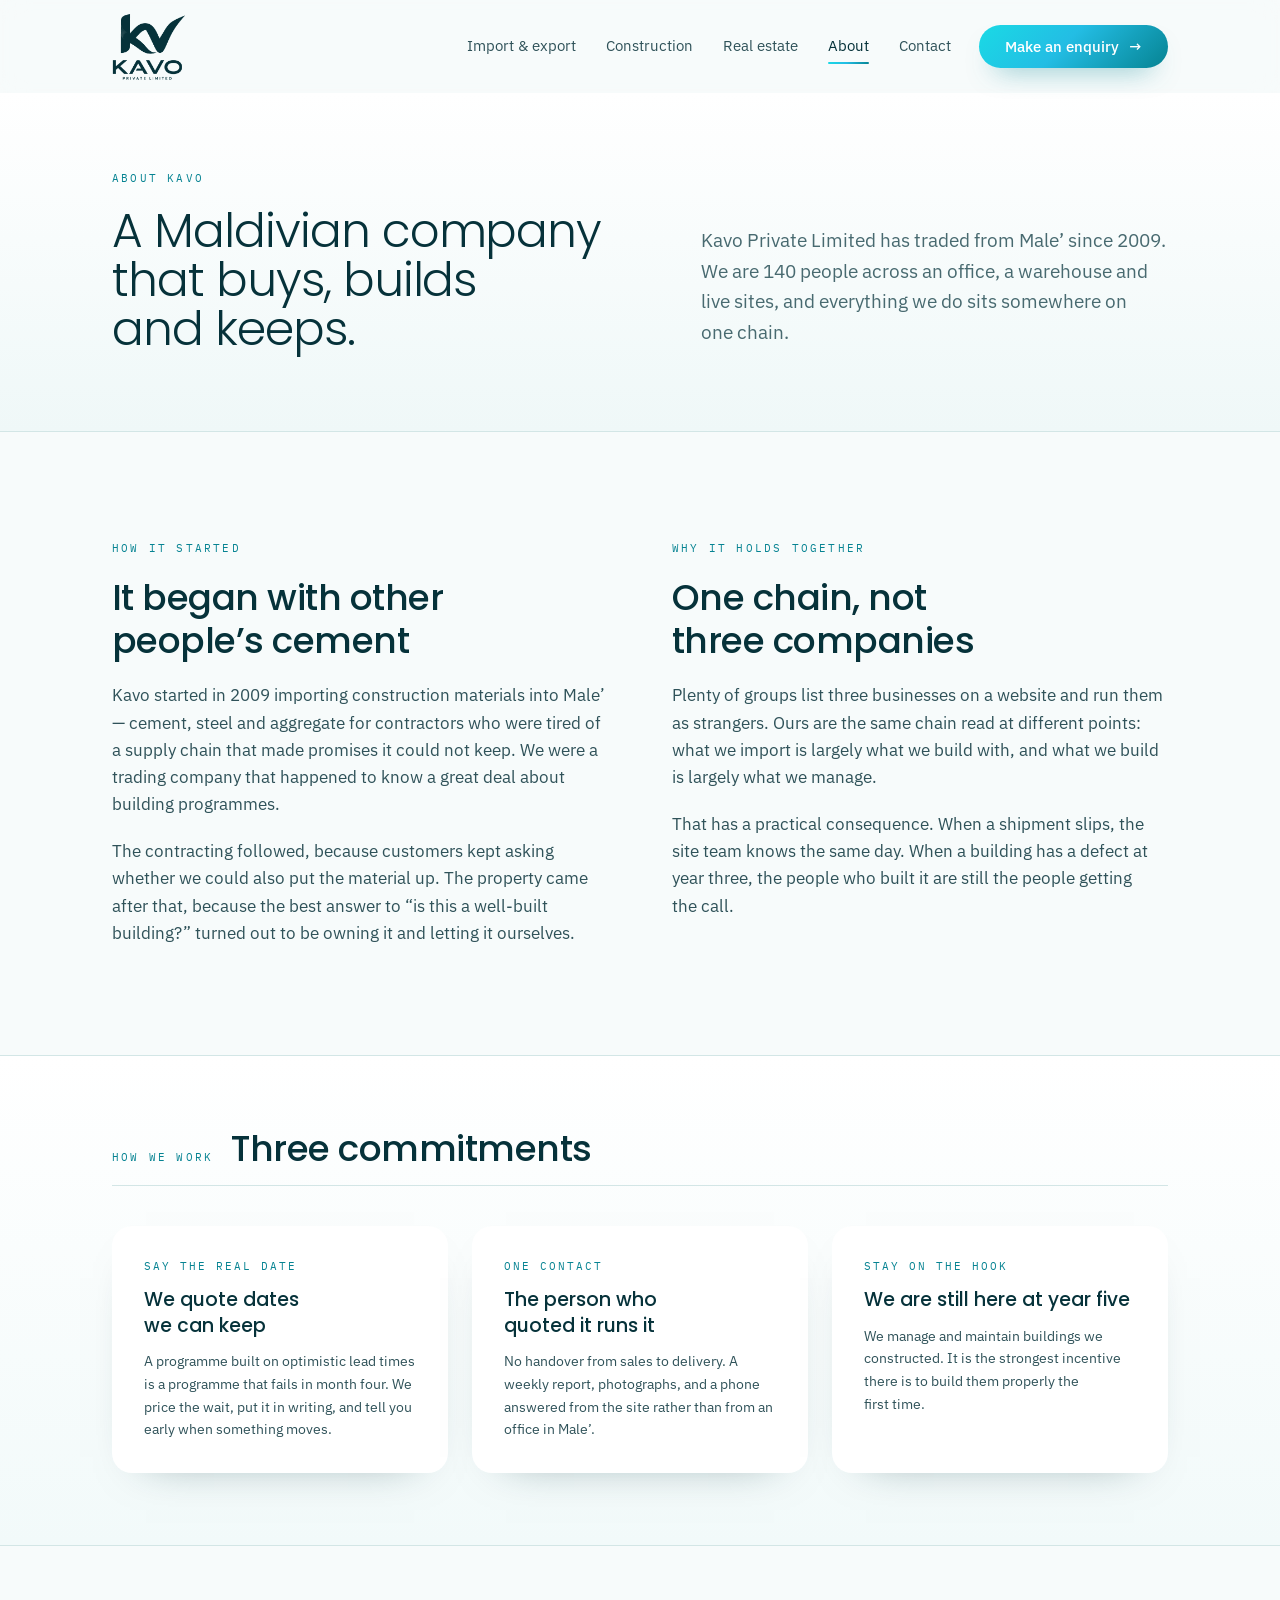
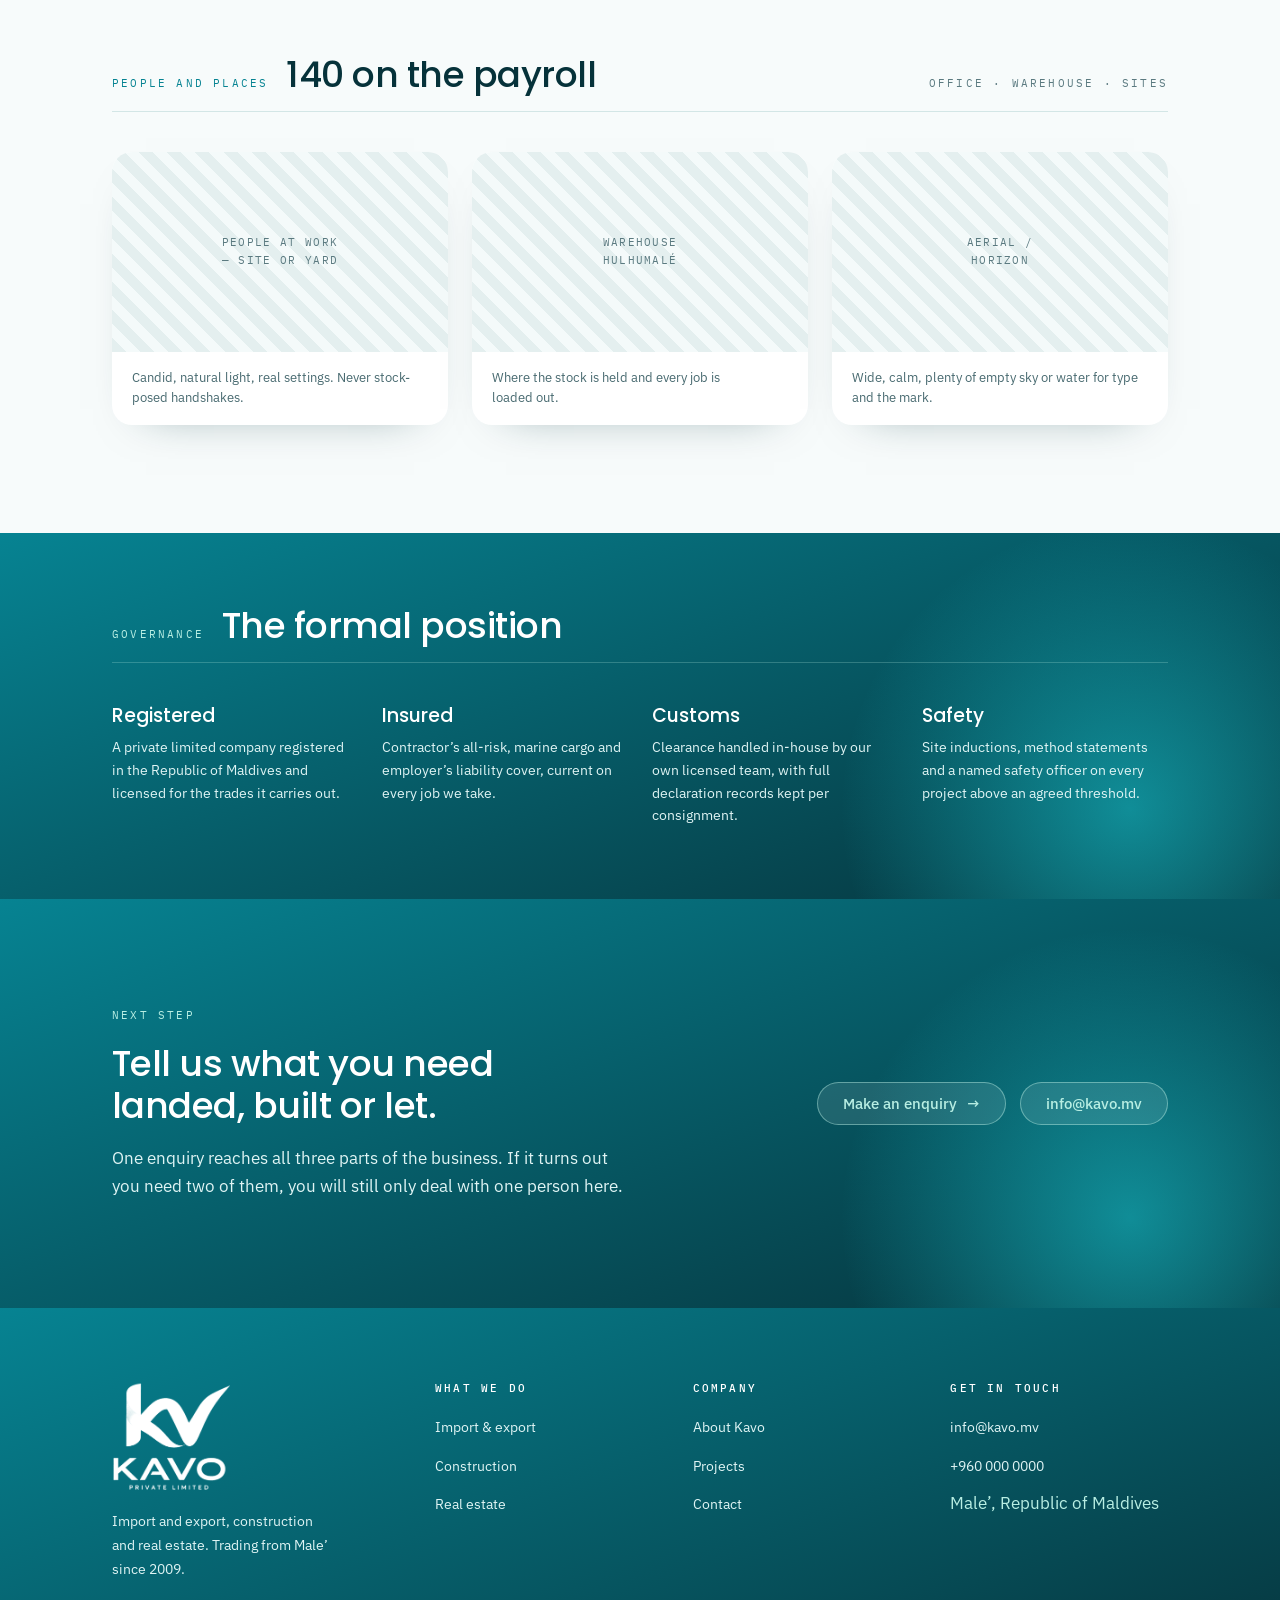
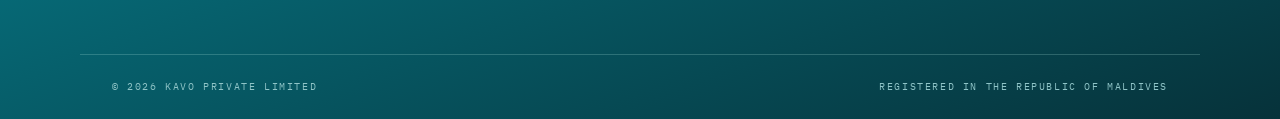
==== about.html @ 5fb44d89 "Add Kavo Private Limited corporate website Static site for the import/export, construction and real " ====
<!DOCTYPE html>
<html lang="en">
<head>
<meta charset="utf-8">
<meta name="viewport" content="width=device-width, initial-scale=1">
<link rel="icon" href="assets/favicon-32.png" sizes="32x32" type="image/png">
<link rel="icon" href="assets/favicon-64.png" sizes="64x64" type="image/png">
<link rel="apple-touch-icon" href="assets/apple-touch-icon.png">
<meta name="theme-color" content="#06323A">
<link rel="preconnect" href="https://fonts.googleapis.com">
<link rel="preconnect" href="https://fonts.gstatic.com" crossorigin>
<link href="https://fonts.googleapis.com/css2?family=Poppins:wght@300;400;500;600&family=IBM+Plex+Sans:wght@300;400;500;600&family=IBM+Plex+Mono:wght@400;500&display=swap" rel="stylesheet">
<link rel="stylesheet" href="css/kavo.css">

<noscript><style>.rise{opacity:1!important;transform:none!important}.step::before{width:100%!important}</style></noscript>
<title>About &mdash; Kavo Private Limited</title>
<meta name="description" content="Kavo Private Limited: a Maldivian import, construction and real estate company trading from Male&#39; since 2009.">
</head>
<body>
<a class="skiplink" href="#main">Skip to content</a>
<header class="hdr">
  <div class="wrap hdr__in">
    <a class="hdr__logo" href="index.html" aria-label="Kavo Private Limited &mdash; home">
      <img src="assets/kavo-lockup-deep.png" alt="Kavo Private Limited" width="1048" height="982">
    </a>
    <button class="navtoggle" type="button" aria-expanded="false" aria-controls="sitenav" aria-label="Open menu">
      <span></span><span></span><span></span>
    </button>
    <nav class="nav" id="sitenav" aria-label="Main">
        <a href="import-export.html">Import &amp; export</a>
        <a href="construction.html">Construction</a>
        <a href="real-estate.html">Real estate</a>
        <a href="about.html" aria-current="page">About</a>
        <a href="contact.html">Contact</a>
    </nav>
    <div class="hdr__cta">
      <a class="btn btn--primary" href="contact.html">Make an enquiry <span class="arw" aria-hidden="true">&rarr;</span></a>
    </div>
  </div>
</header>
<main id="main">
<section class="phero">
  <div class="wrap phero__in">
    <div class="phero__copy">
      <p class="label">About Kavo</p>
      <h1 class="display">A Maldivian company that buys, builds and keeps.</h1>
    </div>
    <p class="lede">Kavo Private Limited has traded from Male&rsquo; since 2009. We are 140 people across an office, a warehouse and live sites, and everything we do sits somewhere on one chain.</p>
  </div>
</section>

<section class="band">
  <div class="wrap">
    <div class="grid grid--2" style="gap:clamp(32px,5vw,72px);align-items:start">
      <div style="display:flex;flex-direction:column;gap:20px">
        <p class="label">How it started</p>
        <h2 class="h2">It began with other people&rsquo;s cement</h2>
        <p>Kavo started in 2009 importing construction materials into Male&rsquo; &mdash; cement, steel and aggregate for contractors who were tired of a supply chain that made promises it could not keep. We were a trading company that happened to know a great deal about building programmes.</p>
        <p>The contracting followed, because customers kept asking whether we could also put the material up. The property came after that, because the best answer to &ldquo;is this a well-built building?&rdquo; turned out to be owning it and letting it ourselves.</p>
      </div>
      <div style="display:flex;flex-direction:column;gap:20px">
        <p class="label">Why it holds together</p>
        <h2 class="h2">One chain, not three companies</h2>
        <p>Plenty of groups list three businesses on a website and run them as strangers. Ours are the same chain read at different points: what we import is largely what we build with, and what we build is largely what we manage.</p>
        <p>That has a practical consequence. When a shipment slips, the site team knows the same day. When a building has a defect at year three, the people who built it are still the people getting the call.</p>
      </div>
    </div>
  </div>
</section>

<section class="band band--tight" style="background:linear-gradient(180deg,#FFFFFF,#F2FAFA);border-top:1px solid var(--line);border-bottom:1px solid var(--line)">
  <div class="wrap">
    <div class="sechead">
      <p class="label">How we work</p>
      <h2 class="h2">Three commitments</h2>
    </div>
    <div class="grid grid--3">
      <div class="card rise">
        <p class="card__k">Say the real date</p>
        <h3 class="h3">We quote dates we can keep</h3>
        <p class="small">A programme built on optimistic lead times is a programme that fails in month four. We price the wait, put it in writing, and tell you early when something moves.</p>
      </div>
      <div class="card rise">
        <p class="card__k">One contact</p>
        <h3 class="h3">The person who quoted it runs it</h3>
        <p class="small">No handover from sales to delivery. A weekly report, photographs, and a phone answered from the site rather than from an office in Male&rsquo;.</p>
      </div>
      <div class="card rise">
        <p class="card__k">Stay on the hook</p>
        <h3 class="h3">We are still here at year five</h3>
        <p class="small">We manage and maintain buildings we constructed. It is the strongest incentive there is to build them properly the first time.</p>
      </div>
    </div>
  </div>
</section>

<section class="band">
  <div class="wrap">
    <div class="sechead">
      <p class="label">People and places</p>
      <h2 class="h2">140 on the payroll</h2>
      <p class="label label--muted">Office &middot; warehouse &middot; sites</p>
    </div>
    <div class="grid grid--3">
      <div class="photoslot rise">
        <div class="photoslot__img">People at work<br>&mdash; site or yard</div>
        <p class="photoslot__cap">Candid, natural light, real settings. Never stock-posed handshakes.</p>
      </div>
      <div class="photoslot rise">
        <div class="photoslot__img">Warehouse<br>Hulhumal&eacute;</div>
        <p class="photoslot__cap">Where the stock is held and every job is loaded out.</p>
      </div>
      <div class="photoslot rise">
        <div class="photoslot__img">Aerial /<br>horizon</div>
        <p class="photoslot__cap">Wide, calm, plenty of empty sky or water for type and the mark.</p>
      </div>
    </div>
  </div>
</section>

<section class="band band--tight deepblock">
  <div class="wrap" style="position:relative;z-index:1">
    <div class="sechead sechead--onDark">
      <p class="label label--onDark">Governance</p>
      <h2 class="h2">The formal position</h2>
    </div>
    <div class="grid grid--4">
      <div><h3 class="h3" style="margin-bottom:8px">Registered</h3><p class="small">A private limited company registered in the Republic of Maldives and licensed for the trades it carries out.</p></div>
      <div><h3 class="h3" style="margin-bottom:8px">Insured</h3><p class="small">Contractor&rsquo;s all-risk, marine cargo and employer&rsquo;s liability cover, current on every job we take.</p></div>
      <div><h3 class="h3" style="margin-bottom:8px">Customs</h3><p class="small">Clearance handled in-house by our own licensed team, with full declaration records kept per consignment.</p></div>
      <div><h3 class="h3" style="margin-bottom:8px">Safety</h3><p class="small">Site inductions, method statements and a named safety officer on every project above an agreed threshold.</p></div>
    </div>
  </div>
</section>

<section class="band deepblock">
  <div class="wrap cta__in">
    <div style="display:flex;flex-direction:column;gap:18px;max-width:52ch">
      <p class="label label--onDark">Next step</p>
      <h2 class="h2">Tell us what you need landed, built or let.</h2>
      <p>One enquiry reaches all three parts of the business. If it turns out you need two of them, you will still only deal with one person here.</p>
    </div>
    <div style="display:flex;gap:14px;flex-wrap:wrap;position:relative;z-index:1">
      <a class="btn btn--onDark" href="contact.html">Make an enquiry <span class="arw" aria-hidden="true">&rarr;</span></a>
      <a class="btn btn--onDark" href="mailto:info@kavo.mv">info@kavo.mv</a>
    </div>
  </div>
</section>
</main>
<footer class="ftr">
  <div class="wrap ftr__top">
    <div class="ftr__brand">
      <img src="assets/kavo-lockup-white.png" alt="Kavo Private Limited" width="1048" height="982">
      <p>Import and export, construction and real estate. Trading from Male&rsquo; since 2009.</p>
    </div>
    <div>
      <h4>What we do</h4>
      <ul>
        <li><a href="import-export.html">Import &amp; export</a></li>
        <li><a href="construction.html">Construction</a></li>
        <li><a href="real-estate.html">Real estate</a></li>
      </ul>
    </div>
    <div>
      <h4>Company</h4>
      <ul>
        <li><a href="about.html">About Kavo</a></li>
        <li><a href="construction.html#projects">Projects</a></li>
        <li><a href="contact.html">Contact</a></li>
      </ul>
    </div>
    <div>
      <h4>Get in touch</h4>
      <ul>
        <li><a href="mailto:info@kavo.mv">info@kavo.mv</a></li>
        <li><a href="tel:+9600000000">+960 000 0000</a></li>
        <li>Male&rsquo;, Republic of Maldives</li>
      </ul>
    </div>
  </div>
  <div class="wrap ftr__base">
    <span>&copy; 2026 Kavo Private Limited</span>
    <span>Registered in the Republic of Maldives</span>
  </div>
</footer>
<script src="js/kavo.js"></script>
</body>
</html>
---- css/kavo.css ----
/* ==========================================================================
   Kavo Private Limited — corporate site
   Built to the Kavo Brand Kit v1.0. Gradient-first: no flat brand fills.
   Balance target 60 light ground / 25 lagoon gradient / 15 abyss.
   ========================================================================== */

:root {
  /* Palette — a bathymetric ramp, shallow to deep */
  --reef:    #B8EEE3;
  --lagoon:  #1ADAE5;
  --channel: #23BDE4;
  --deep:    #068392;
  --abyss:   #06323A;

  /* Neutrals */
  --shell:   #F7FBFB;
  --mist:    #E4EFEF;
  --slate:   #5B7A80;
  --ink:     #06323A;
  --ink-2:   #2F5259;
  --ink-3:   #486A70;
  --line:    #D3E6E6;
  --line-soft: #EEF6F6;

  /* Approved gradients */
  --g-shallow: linear-gradient(120deg, #B8EEE3, #1ADAE5);
  --g-channel: linear-gradient(135deg, #1ADAE5, #23BDE4 45%, #068392);
  --g-depth:   linear-gradient(160deg, #068392, #06323A);
  --g-lagoon:  linear-gradient(120deg, #B8EEE3 0%, #1ADAE5 45%, #23BDE4 68%, #068392 100%);
  --g-hero:    linear-gradient(125deg, #06323A 0%, #068392 52%, #1ADAE5 100%);
  --g-column:  linear-gradient(180deg, #B8EEE3 0%, #1ADAE5 22%, #23BDE4 44%, #068392 70%, #06323A 100%);

  --shadow:    0 18px 44px -34px rgba(6, 50, 58, .5);
  --shadow-lg: 0 26px 54px -30px rgba(6, 50, 58, .45);

  --r-lg: 24px;
  --r:    20px;
  --r-sm: 14px;

  --wrap: 1120px;
  --gutter: 32px;
  --header-h: 92px;
}

*, *::before, *::after { box-sizing: border-box; }

html { -webkit-text-size-adjust: 100%; scroll-behavior: smooth; }
@media (prefers-reduced-motion: reduce) { html { scroll-behavior: auto; } }

body {
  margin: 0;
  font-family: 'IBM Plex Sans', system-ui, -apple-system, sans-serif;
  font-size: 17px;
  line-height: 1.6;
  color: var(--ink-2);
  background: var(--shell);
  -webkit-font-smoothing: antialiased;
}

img { max-width: 100%; height: auto; display: block; }

h1, h2, h3, h4 {
  font-family: Poppins, system-ui, sans-serif;
  color: var(--ink);
  margin: 0;
  text-wrap: balance;
}
p { margin: 0; text-wrap: pretty; }

a { color: var(--deep); text-decoration: none; transition: color .18s ease; }
a:hover { color: var(--abyss); }

:focus-visible {
  outline: 2px solid var(--deep);
  outline-offset: 3px;
  border-radius: 4px;
}

/* --------------------------------------------------------------- primitives */

.wrap {
  width: 100%;
  max-width: var(--wrap);
  margin-inline: auto;
  padding-inline: var(--gutter);
}

.band { padding-block: clamp(64px, 9vw, 108px); }
.band--tight { padding-block: clamp(48px, 6vw, 72px); }

.label {
  font-family: 'IBM Plex Mono', ui-monospace, monospace;
  font-size: 11px;
  letter-spacing: .2em;
  text-transform: uppercase;
  color: var(--deep);
  margin: 0;
}
.label--muted { color: var(--slate); }
.label--onDark { color: var(--reef); }

.mono {
  font-family: 'IBM Plex Mono', ui-monospace, monospace;
  font-variant-numeric: tabular-nums;
}

.display {
  font-weight: 300;
  font-size: clamp(36px, 5vw, 56px);
  line-height: 1.04;
  letter-spacing: -.022em;
  text-wrap: pretty;
}
.display em { font-style: normal; font-weight: 600; }

.h2 {
  font-weight: 500;
  font-size: clamp(27px, 3.3vw, 36px);
  line-height: 1.18;
  letter-spacing: -.014em;
}
.h3 { font-weight: 500; font-size: 19px; line-height: 1.35; }

.lede { font-size: clamp(17px, 1.5vw, 19px); line-height: 1.62; color: var(--ink-3); }
.small { font-size: 14px; line-height: 1.62; }

.measure { max-width: 58ch; }
.measure-sm { max-width: 44ch; }

/* Section heading: eyebrow + rule, matching the brand kit's section device */
.sechead {
  display: flex;
  align-items: baseline;
  gap: 18px;
  flex-wrap: wrap;
  border-bottom: 1px solid var(--line);
  padding-bottom: 14px;
  margin-bottom: 40px;
}
.sechead > .label:last-child { margin-left: auto; }
.sechead--onDark { border-bottom-color: rgba(184, 238, 227, .24); }
.sechead--onDark .h2 { color: #fff; }

/* --------------------------------------------------------------- buttons */

.btn {
  display: inline-flex;
  align-items: center;
  gap: 10px;
  padding: 14px 26px;
  border-radius: 999px;
  border: 0;
  font-family: 'IBM Plex Sans', sans-serif;
  font-size: 15px;
  font-weight: 500;
  line-height: 1;
  cursor: pointer;
  transition: transform .18s ease, box-shadow .18s ease, color .18s ease;
}
.btn:hover { transform: translateY(-2px); }

.btn--primary {
  background: var(--g-channel);
  color: #fff;
  box-shadow: 0 14px 28px -16px rgba(6, 131, 146, .8);
}
.btn--primary:hover { color: #fff; box-shadow: 0 20px 34px -16px rgba(6, 131, 146, .85); }

.btn--ghost {
  background: linear-gradient(160deg, #fff, #F2FAFA);
  color: var(--abyss);
  box-shadow: inset 0 0 0 1px var(--line);
}
.btn--ghost:hover { color: var(--deep); box-shadow: inset 0 0 0 1px var(--deep); }

.btn--onDark {
  background: rgba(255, 255, 255, .1);
  color: #fff;
  box-shadow: inset 0 0 0 1px rgba(184, 238, 227, .45);
}
.btn--onDark:hover { color: var(--abyss); background: var(--reef); box-shadow: none; }

.btn .arw { transition: transform .18s ease; }
.btn:hover .arw { transform: translateX(3px); }

.textlink {
  display: inline-flex;
  align-items: center;
  gap: 8px;
  font-family: 'IBM Plex Mono', monospace;
  font-size: 12px;
  letter-spacing: .14em;
  text-transform: uppercase;
}
.textlink .arw { transition: transform .18s ease; }
.textlink:hover .arw { transform: translateX(3px); }

/* --------------------------------------------------------------- header */

.hdr {
  position: sticky;
  top: 0;
  z-index: 60;
  background: rgba(247, 251, 251, .82);
  backdrop-filter: blur(14px) saturate(1.4);
  -webkit-backdrop-filter: blur(14px) saturate(1.4);
  border-bottom: 1px solid transparent;
  transition: border-color .2s ease, background .2s ease;
}
.hdr.is-stuck { border-bottom-color: var(--line); }

.hdr__in {
  height: var(--header-h);
  display: flex;
  align-items: center;
  gap: 28px;
}

.hdr__logo { display: flex; align-items: center; flex: none; }
.hdr__logo img { height: 68px; width: auto; }

.nav { margin-left: auto; display: flex; align-items: center; gap: 30px; }
.nav a {
  font-size: 15px;
  color: var(--ink-2);
  position: relative;
  padding-block: 6px;
}
.nav a::after {
  content: "";
  position: absolute;
  left: 0; right: 0; bottom: 0;
  height: 2px;
  border-radius: 2px;
  background: var(--g-channel);
  transform: scaleX(0);
  transform-origin: left;
  transition: transform .2s ease;
}
.nav a:hover::after, .nav a[aria-current="page"]::after { transform: scaleX(1); }
.nav a[aria-current="page"] { color: var(--abyss); }

.hdr__cta { flex: none; }

.navtoggle {
  display: none;
  margin-left: auto;
  width: 44px; height: 44px;
  border: 0; padding: 0;
  border-radius: 12px;
  background: linear-gradient(160deg, #fff, #F2FAFA);
  box-shadow: inset 0 0 0 1px var(--line);
  cursor: pointer;
}
.navtoggle span {
  display: block;
  width: 18px; height: 1.5px;
  margin: 4px auto;
  border-radius: 2px;
  background: var(--abyss);
  transition: transform .2s ease, opacity .2s ease;
}
.navtoggle[aria-expanded="true"] span:nth-child(1) { transform: translateY(5.5px) rotate(45deg); }
.navtoggle[aria-expanded="true"] span:nth-child(2) { opacity: 0; }
.navtoggle[aria-expanded="true"] span:nth-child(3) { transform: translateY(-5.5px) rotate(-45deg); }

/* --------------------------------------------------------------- hero */

.hero {
  position: relative;
  overflow: hidden;
  background: linear-gradient(180deg, #FFFFFF 0%, #F0F9F9 100%);
}
.hero::before {
  content: "";
  position: absolute;
  top: -240px; right: -180px;
  width: 720px; height: 720px;
  border-radius: 50%;
  background: var(--g-shallow);
  opacity: .16;
  filter: blur(30px);
  pointer-events: none;
}

.hero__in {
  position: relative;
  display: grid;
  grid-template-columns: minmax(0, 1.12fr) minmax(0, 1fr);
  gap: clamp(36px, 5vw, 72px);
  align-items: center;
  padding-block: clamp(56px, 7vw, 92px) clamp(72px, 8vw, 104px);
}

.hero__copy { display: flex; flex-direction: column; gap: 26px; }
.hero__place { display: flex; align-items: center; gap: 12px; }
.hero__place::before {
  content: "";
  width: 34px; height: 2px;
  border-radius: 2px;
  background: var(--g-channel);
}
.hero__actions { display: flex; gap: 14px; flex-wrap: wrap; margin-top: 6px; }

/* Hero signature card: the chain diagram */
.figcard {
  border-radius: var(--r-lg);
  overflow: hidden;
  box-shadow: var(--shadow-lg);
  background: #fff;
}
.figcard svg { display: block; width: 100%; height: auto; }
.figcard__cap {
  display: flex;
  justify-content: space-between;
  gap: 16px;
  flex-wrap: wrap;
  padding: 14px 20px;
  background: #fff;
  border-top: 1px solid var(--line-soft);
  font-family: 'IBM Plex Mono', monospace;
  font-size: 10px;
  letter-spacing: .13em;
  text-transform: uppercase;
  color: var(--slate);
}

.wave-surface { animation: drift 9s ease-in-out infinite alternate; }
@keyframes drift { from { transform: translateX(-10px); } to { transform: translateX(10px); } }

/* --------------------------------------------------------------- figures */

.figs {
  border-top: 1px solid var(--line);
  border-bottom: 1px solid var(--line);
  background: linear-gradient(180deg, #FFFFFF, #F4FAFA);
}
.figs__grid {
  display: grid;
  grid-template-columns: repeat(4, 1fr);
  gap: 1px;
  background: var(--line);
}
.fig {
  background: linear-gradient(180deg, #FFFFFF, #FAFDFD);
  padding: 34px 28px;
  display: flex;
  flex-direction: column;
  gap: 8px;
}
.fig__n {
  font-family: Poppins, sans-serif;
  font-weight: 300;
  font-size: clamp(34px, 4vw, 46px);
  line-height: 1;
  letter-spacing: -.02em;
  color: var(--abyss);
}
.fig__n sup { font-size: .42em; font-weight: 500; top: -.9em; color: var(--deep); }
.fig__t { font-size: 14px; color: var(--ink-3); }

/* ------------------------------------------------------------ the stage rail */

.chain { display: grid; grid-template-columns: 138px minmax(0, 1fr); gap: clamp(24px, 4vw, 48px); }

.gauge { position: relative; }
.gauge__inner {
  position: sticky;
  top: calc(var(--header-h) + 48px);
  display: grid;
  grid-template-columns: 14px 1fr;
  gap: 16px;
  height: min(62vh, 520px);
}
.gauge__bar {
  border-radius: 999px;
  background: var(--g-column);
  position: relative;
}
.gauge__ticks {
  display: flex;
  flex-direction: column;
  justify-content: space-between;
  padding-block: 2px;
}
.gauge__tick {
  font-family: 'IBM Plex Mono', monospace;
  font-size: 11px;
  letter-spacing: .06em;
  color: var(--slate);
  opacity: .55;
  transition: opacity .25s ease, color .25s ease, transform .25s ease;
  transform-origin: left center;
}
.gauge__tick b { display: block; font-weight: 500; letter-spacing: .12em; text-transform: uppercase; font-size: 9px; }
.gauge__tick.is-on { opacity: 1; color: var(--abyss); transform: scale(1.06); }
.gauge__dot {
  position: absolute;
  left: 50%;
  width: 22px; height: 22px;
  margin-left: -11px;
  margin-top: -11px;
  border-radius: 50%;
  background: #fff;
  box-shadow: 0 0 0 3px rgba(255, 255, 255, .6), 0 8px 18px -8px rgba(6, 50, 58, .8);
  top: 0;
  transition: top .45s cubic-bezier(.2, .7, .2, 1);
}
.gauge__dot::after {
  content: "";
  position: absolute;
  inset: 5px;
  border-radius: 50%;
  background: var(--g-channel);
}

.bands { display: flex; flex-direction: column; gap: 20px; }

.dband {
  background: #fff;
  border-radius: var(--r);
  box-shadow: var(--shadow);
  padding: 34px 36px;
  display: grid;
  grid-template-columns: 96px minmax(0, 1fr);
  gap: 28px;
  align-items: start;
  position: relative;
  overflow: hidden;
  transition: box-shadow .3s ease, transform .3s ease;
}
.dband::before {
  content: "";
  position: absolute;
  left: 0; top: 0; bottom: 0;
  width: 4px;
  background: var(--g-column);
  opacity: .28;
  transition: opacity .3s ease;
}
.dband.is-on { box-shadow: var(--shadow-lg); transform: translateY(-2px); }
.dband.is-on::before { opacity: 1; }

.dband__d {
  font-family: 'IBM Plex Mono', monospace;
  font-size: 19px;
  font-weight: 500;
  color: var(--deep);
  letter-spacing: -.01em;
  padding-top: 2px;
}
.dband__d span {
  display: block;
  font-size: 9px;
  letter-spacing: .16em;
  text-transform: uppercase;
  color: var(--slate);
  margin-top: 4px;
}
.dband__body { display: flex; flex-direction: column; gap: 12px; }
.dband__list {
  margin: 6px 0 0;
  padding: 0;
  list-style: none;
  display: flex;
  flex-wrap: wrap;
  gap: 8px 10px;
}
.dband__list li {
  font-family: 'IBM Plex Mono', monospace;
  font-size: 10px;
  letter-spacing: .1em;
  text-transform: uppercase;
  color: var(--ink-3);
  background: linear-gradient(160deg, #F4FAFA, #EAF5F5);
  border-radius: 999px;
  padding: 7px 13px;
}

/* --------------------------------------------------------------- cards */

.grid { display: grid; gap: 24px; }
.grid--2 { grid-template-columns: repeat(2, minmax(0, 1fr)); }
.grid--3 { grid-template-columns: repeat(3, minmax(0, 1fr)); }
.grid--4 { grid-template-columns: repeat(4, minmax(0, 1fr)); }

.card {
  background: #fff;
  border-radius: var(--r);
  box-shadow: var(--shadow);
  padding: 32px;
  display: flex;
  flex-direction: column;
  gap: 12px;
}
.card__k {
  font-family: 'IBM Plex Mono', monospace;
  font-size: 11px;
  letter-spacing: .18em;
  text-transform: uppercase;
  color: var(--deep);
}
.card--rule { border-top: 3px solid transparent; border-image: var(--g-channel) 1; }

/* Asset / fleet card with a gradient plate instead of a photo */
.plate {
  border-radius: var(--r);
  overflow: hidden;
  background: #fff;
  box-shadow: var(--shadow);
  display: flex;
  flex-direction: column;
}
.plate__top {
  height: 148px;
  display: flex;
  align-items: flex-end;
  padding: 20px;
  position: relative;
}
.plate__top--a { background: var(--g-shallow); }
.plate__top--b { background: var(--g-channel); }
.plate__top--c { background: var(--g-depth); }
.plate__top--d { background: var(--g-lagoon); }
.plate__badge {
  font-family: 'IBM Plex Mono', monospace;
  font-size: 10px;
  letter-spacing: .14em;
  text-transform: uppercase;
  padding: 7px 12px;
  border-radius: 999px;
  background: rgba(255, 255, 255, .82);
  color: var(--abyss);
}
.plate__body { padding: 24px; display: flex; flex-direction: column; gap: 10px; }
.plate__spec {
  margin: 8px 0 0;
  padding: 0;
  list-style: none;
  border-top: 1px solid var(--line-soft);
}
.plate__spec li {
  display: flex;
  justify-content: space-between;
  gap: 14px;
  padding: 9px 0;
  border-bottom: 1px solid var(--line-soft);
  font-size: 13px;
  color: var(--ink-3);
}
.plate .plate__spec li { flex-direction: column; align-items: flex-start; gap: 3px; }
.plate__spec b {
  font-family: 'IBM Plex Mono', monospace;
  font-weight: 500;
  font-size: 12px;
  color: var(--abyss);
}

/* Photography slots — brand kit reserves these for real photography */
.photoslot {
  border-radius: var(--r);
  overflow: hidden;
  background: #fff;
  box-shadow: var(--shadow);
}
.photoslot__img {
  height: 200px;
  background: repeating-linear-gradient(45deg, #E4EFEF 0 10px, #F4FAFA 10px 20px);
  display: flex;
  align-items: center;
  justify-content: center;
  font-family: 'IBM Plex Mono', monospace;
  font-size: 11px;
  letter-spacing: .12em;
  text-transform: uppercase;
  color: var(--slate);
  text-align: center;
  padding: 16px;
}
.photoslot__cap { padding: 16px 20px; font-size: 13px; line-height: 1.6; color: var(--ink-3); }

/* --------------------------------------------------------------- record table */

.record { background: #fff; border-radius: var(--r-lg); box-shadow: var(--shadow); overflow: hidden; }
.record table { width: 100%; border-collapse: collapse; }
.record caption { text-align: left; padding: 26px 30px 0; }
.record th, .record td { text-align: left; padding: 17px 30px; border-bottom: 1px solid var(--line-soft); }
.record thead th {
  font-family: 'IBM Plex Mono', monospace;
  font-weight: 500;
  font-size: 10px;
  letter-spacing: .16em;
  text-transform: uppercase;
  color: var(--slate);
  border-bottom-color: var(--line);
}
.record tbody tr:last-child td { border-bottom: 0; }
.record tbody tr { transition: background .2s ease; }
.record tbody tr:hover { background: linear-gradient(90deg, rgba(184, 238, 227, .22), rgba(247, 251, 251, 0)); }
.record td:first-child { font-weight: 500; color: var(--abyss); }
.record td.num { font-family: 'IBM Plex Mono', monospace; font-size: 13px; color: var(--ink-3); white-space: nowrap; }
.record__scroll { overflow-x: auto; }

/* --------------------------------------------------------------- steps */

.steps { display: grid; grid-template-columns: repeat(4, minmax(0, 1fr)); gap: 0; }
.step { padding: 30px 28px 30px 0; border-top: 2px solid var(--mist); position: relative; }
.step::before {
  content: "";
  position: absolute;
  top: -2px; left: 0;
  height: 2px;
  width: 0;
  background: var(--g-channel);
  transition: width .8s cubic-bezier(.2, .7, .2, 1);
}
.step.is-in::before { width: 100%; }
.step__n {
  font-family: 'IBM Plex Mono', monospace;
  font-size: 11px;
  letter-spacing: .2em;
  color: var(--deep);
  display: block;
  margin-bottom: 12px;
}

/* --------------------------------------------------------------- dark blocks */

.deepblock { background: var(--g-depth); color: #DFF4F4; position: relative; overflow: hidden; }
.deepblock h2, .deepblock h3, .deepblock .display { color: #fff; }
.deepblock a { color: var(--reef); }
.deepblock a:hover { color: #fff; }

.deepblock::after {
  content: "";
  position: absolute;
  right: -160px; bottom: -220px;
  width: 620px; height: 620px;
  border-radius: 50%;
  background: radial-gradient(circle, rgba(26, 218, 229, .5), transparent 66%);
  pointer-events: none;
}

.cta__in {
  position: relative;
  z-index: 1;
  display: flex;
  align-items: center;
  justify-content: space-between;
  gap: 44px;
  flex-wrap: wrap;
}

/* --------------------------------------------------------------- page hero */

.phero { background: linear-gradient(180deg, #FFFFFF, #EFF8F8); border-bottom: 1px solid var(--line); }
.phero__in {
  padding-block: clamp(48px, 6vw, 80px);
  display: grid;
  grid-template-columns: minmax(0, 1.15fr) minmax(0, 1fr);
  gap: clamp(28px, 4vw, 60px);
  align-items: end;
}
.phero__copy { display: flex; flex-direction: column; gap: 20px; }
.phero .display { font-size: clamp(32px, 4.2vw, 47px); }
.phero__in .lede { padding-bottom: 6px; }

/* --------------------------------------------------------------- contact */

.contactgrid { display: grid; grid-template-columns: minmax(0, 1fr) minmax(0, 1.1fr); gap: clamp(28px, 4vw, 56px); align-items: start; }

.form { display: flex; flex-direction: column; gap: 20px; }
.field { display: flex; flex-direction: column; gap: 8px; }
.field > label {
  font-family: 'IBM Plex Mono', monospace;
  font-size: 10px;
  letter-spacing: .16em;
  text-transform: uppercase;
  color: var(--deep);
}
.field input, .field select, .field textarea {
  font-family: 'IBM Plex Sans', sans-serif;
  font-size: 16px;
  color: var(--abyss);
  background: linear-gradient(160deg, #FFFFFF, #F7FCFC);
  border: 0;
  box-shadow: inset 0 0 0 1px var(--line);
  border-radius: var(--r-sm);
  padding: 14px 16px;
  width: 100%;
  transition: box-shadow .18s ease;
}
.field textarea { min-height: 150px; resize: vertical; }
.field input:focus, .field select:focus, .field textarea:focus {
  outline: none;
  box-shadow: inset 0 0 0 2px var(--deep);
}
.field__hint { font-size: 12px; color: var(--slate); }

.form__note {
  font-size: 13px;
  line-height: 1.6;
  color: var(--slate);
  background: linear-gradient(160deg, #F4FAFA, #EAF5F5);
  border-radius: var(--r-sm);
  padding: 14px 16px;
}

.deets { display: flex; flex-direction: column; gap: 0; }
.deet { display: grid; grid-template-columns: 118px minmax(0, 1fr); gap: 20px; padding: 18px 0; border-bottom: 1px solid var(--line); }
.deet:first-child { border-top: 1px solid var(--line); }
.deet dt {
  font-family: 'IBM Plex Mono', monospace;
  font-size: 10px;
  letter-spacing: .16em;
  text-transform: uppercase;
  color: var(--slate);
  padding-top: 4px;
}
.deet dd { margin: 0; color: var(--ink-2); }

/* --------------------------------------------------------------- footer */

.ftr { background: linear-gradient(160deg, #068392 0%, #06323A 100%); color: #B8EEE3; }
.ftr__top {
  display: grid;
  grid-template-columns: minmax(0, 1.3fr) repeat(3, minmax(0, 1fr));
  gap: 40px;
  padding-block: clamp(52px, 6vw, 72px);
}
.ftr__brand { display: flex; flex-direction: column; gap: 20px; }
.ftr__brand img { width: 118px; }
.ftr__brand p { color: #DFF4F4; font-size: 14px; line-height: 1.7; max-width: 30ch; }
.ftr h4 {
  color: #fff;
  font-size: 11px;
  font-weight: 500;
  font-family: 'IBM Plex Mono', monospace;
  letter-spacing: .2em;
  text-transform: uppercase;
  margin-bottom: 16px;
}
.ftr ul { list-style: none; margin: 0; padding: 0; display: flex; flex-direction: column; gap: 11px; }
.ftr a { color: #DFF4F4; font-size: 14px; }
.ftr a:hover { color: #fff; }
.ftr__base {
  border-top: 1px solid rgba(184, 238, 227, .22);
  padding-block: 24px;
  display: flex;
  justify-content: space-between;
  gap: 20px;
  flex-wrap: wrap;
  font-family: 'IBM Plex Mono', monospace;
  font-size: 10px;
  letter-spacing: .16em;
  text-transform: uppercase;
  color: #8FC4C7;
}

/* --------------------------------------------------------------- motion */

.rise { opacity: 0; transform: translateY(18px); transition: opacity .7s ease, transform .7s cubic-bezier(.2, .7, .2, 1); }
.rise.is-in { opacity: 1; transform: none; }

@media (prefers-reduced-motion: reduce) {
  .rise { opacity: 1; transform: none; transition: none; }
  .wave-surface { animation: none; }
  .gauge__dot, .step::before, .btn { transition: none; }
  .step::before { width: 100%; }
}

/* --------------------------------------------------------------- responsive */

@media (max-width: 1040px) {
  .hero__in { grid-template-columns: 1fr; }
  .figs__grid { grid-template-columns: repeat(2, 1fr); }
  .grid--4 { grid-template-columns: repeat(2, minmax(0, 1fr)); }
  .steps { grid-template-columns: repeat(2, minmax(0, 1fr)); }
  .ftr__top { grid-template-columns: repeat(2, minmax(0, 1fr)); }
  .phero__in { grid-template-columns: 1fr; align-items: start; }
}

@media (max-width: 880px) {
  :root { --gutter: 22px; --header-h: 76px; }

  .hdr__logo img { height: 54px; }
  .hdr__cta { display: none; }
  .navtoggle { display: block; }

  .nav {
    position: fixed;
    inset: var(--header-h) 0 auto 0;
    margin: 0;
    flex-direction: column;
    align-items: stretch;
    gap: 0;
    background: rgba(247, 251, 251, .97);
    backdrop-filter: blur(16px);
    -webkit-backdrop-filter: blur(16px);
    border-bottom: 1px solid var(--line);
    padding: 8px var(--gutter) 24px;
    transform: translateY(-8px);
    opacity: 0;
    visibility: hidden;
    transition: opacity .2s ease, transform .2s ease, visibility .2s;
  }
  .nav.is-open { opacity: 1; transform: none; visibility: visible; }
  .nav a { padding: 15px 0; border-bottom: 1px solid var(--line-soft); font-size: 17px; }
  .nav a::after { display: none; }
  .nav a[aria-current="page"] { color: var(--deep); }

  .chain { grid-template-columns: 1fr; }
  .gauge { display: none; }
  .dband { grid-template-columns: 1fr; gap: 14px; padding: 28px 24px; }
  .grid--2, .grid--3 { grid-template-columns: 1fr; }
  .contactgrid { grid-template-columns: 1fr; }
  .cta__in { flex-direction: column; align-items: flex-start; gap: 28px; }
  .record th, .record td { padding: 14px 20px; }
  .record caption { padding: 22px 20px 0; }
}

@media (max-width: 560px) {
  body { font-size: 16px; }
  .figs__grid { grid-template-columns: 1fr; }
  .grid--4 { grid-template-columns: 1fr; }
  .steps { grid-template-columns: 1fr; }
  .step { padding-right: 0; }
  .ftr__top { grid-template-columns: 1fr; gap: 32px; }
  .card { padding: 26px 24px; }
  .deet { grid-template-columns: 1fr; gap: 6px; }
  .sechead > .label:last-child { margin-left: 0; width: 100%; }
}

.skiplink{position:absolute;left:-9999px;top:0;z-index:100;padding:12px 20px;background:#fff;color:var(--abyss);border-radius:0 0 12px 0;box-shadow:var(--shadow)}
.skiplink:focus{left:0}
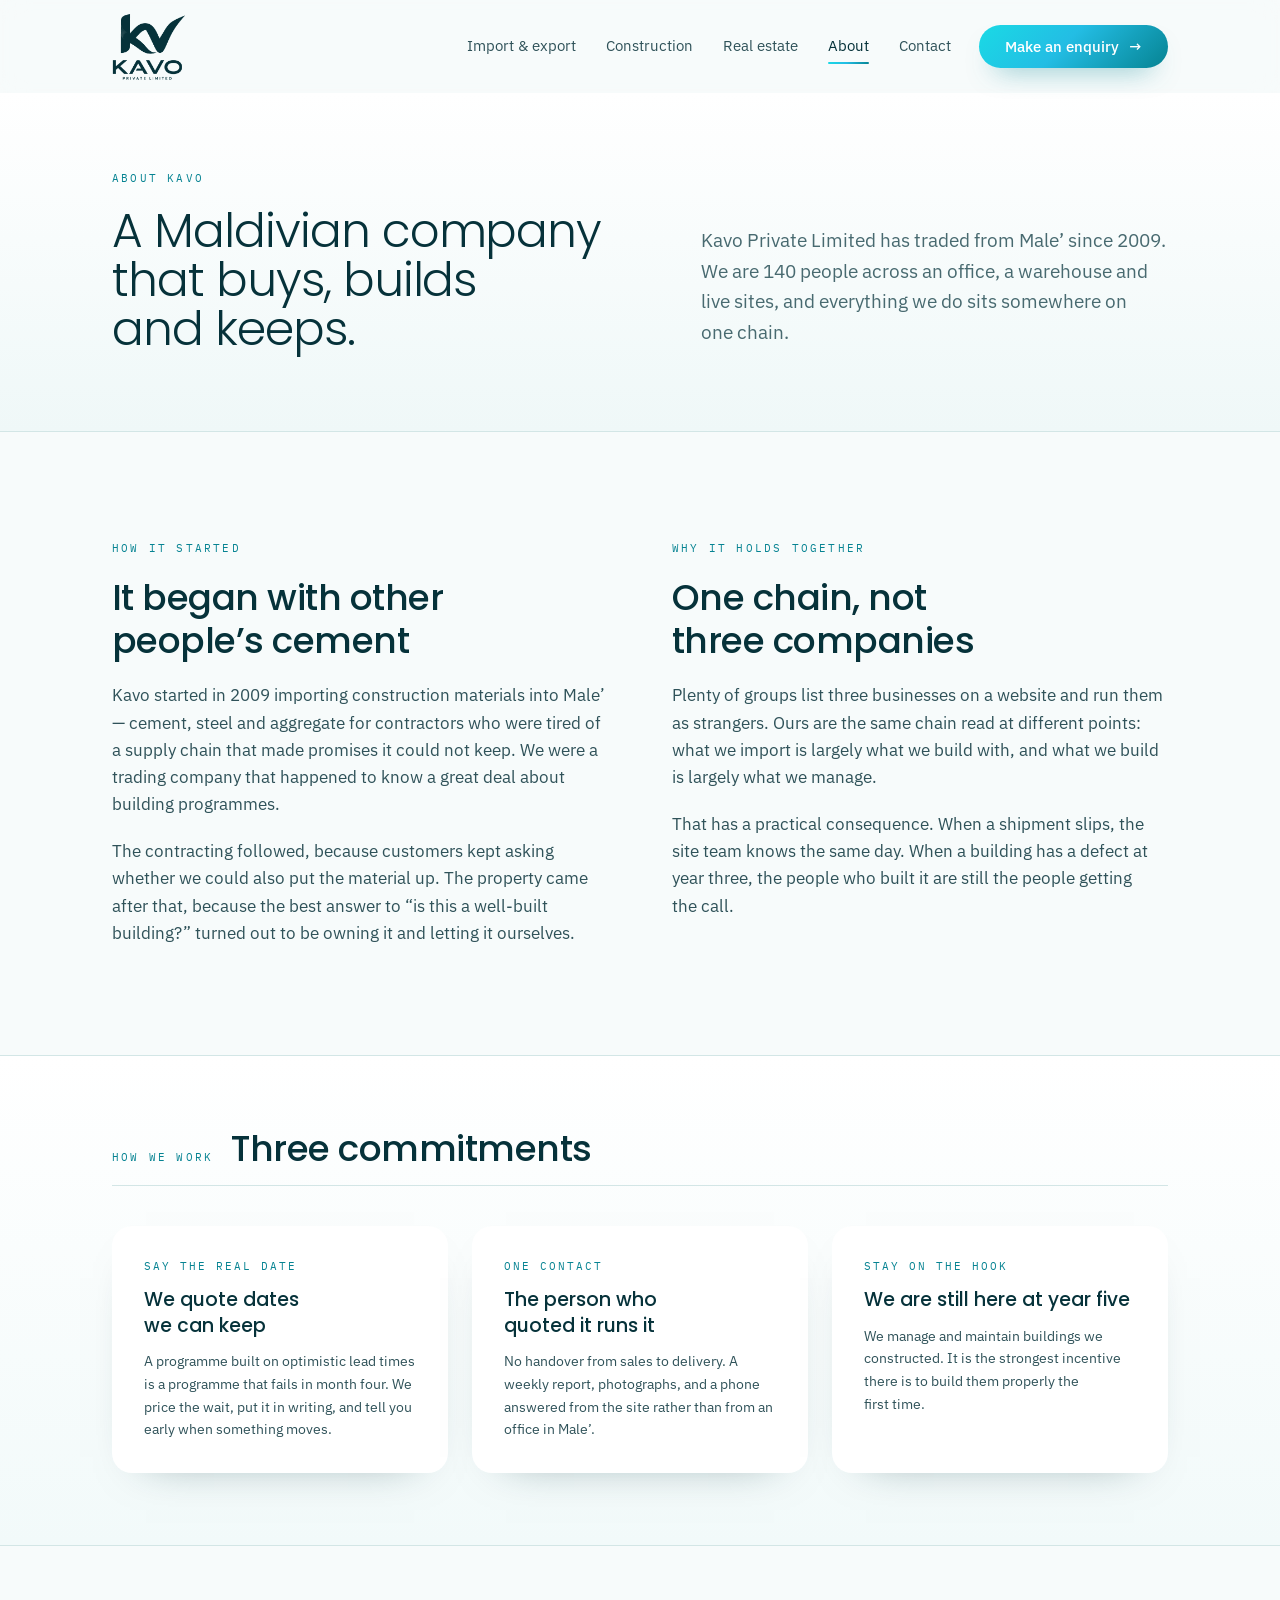
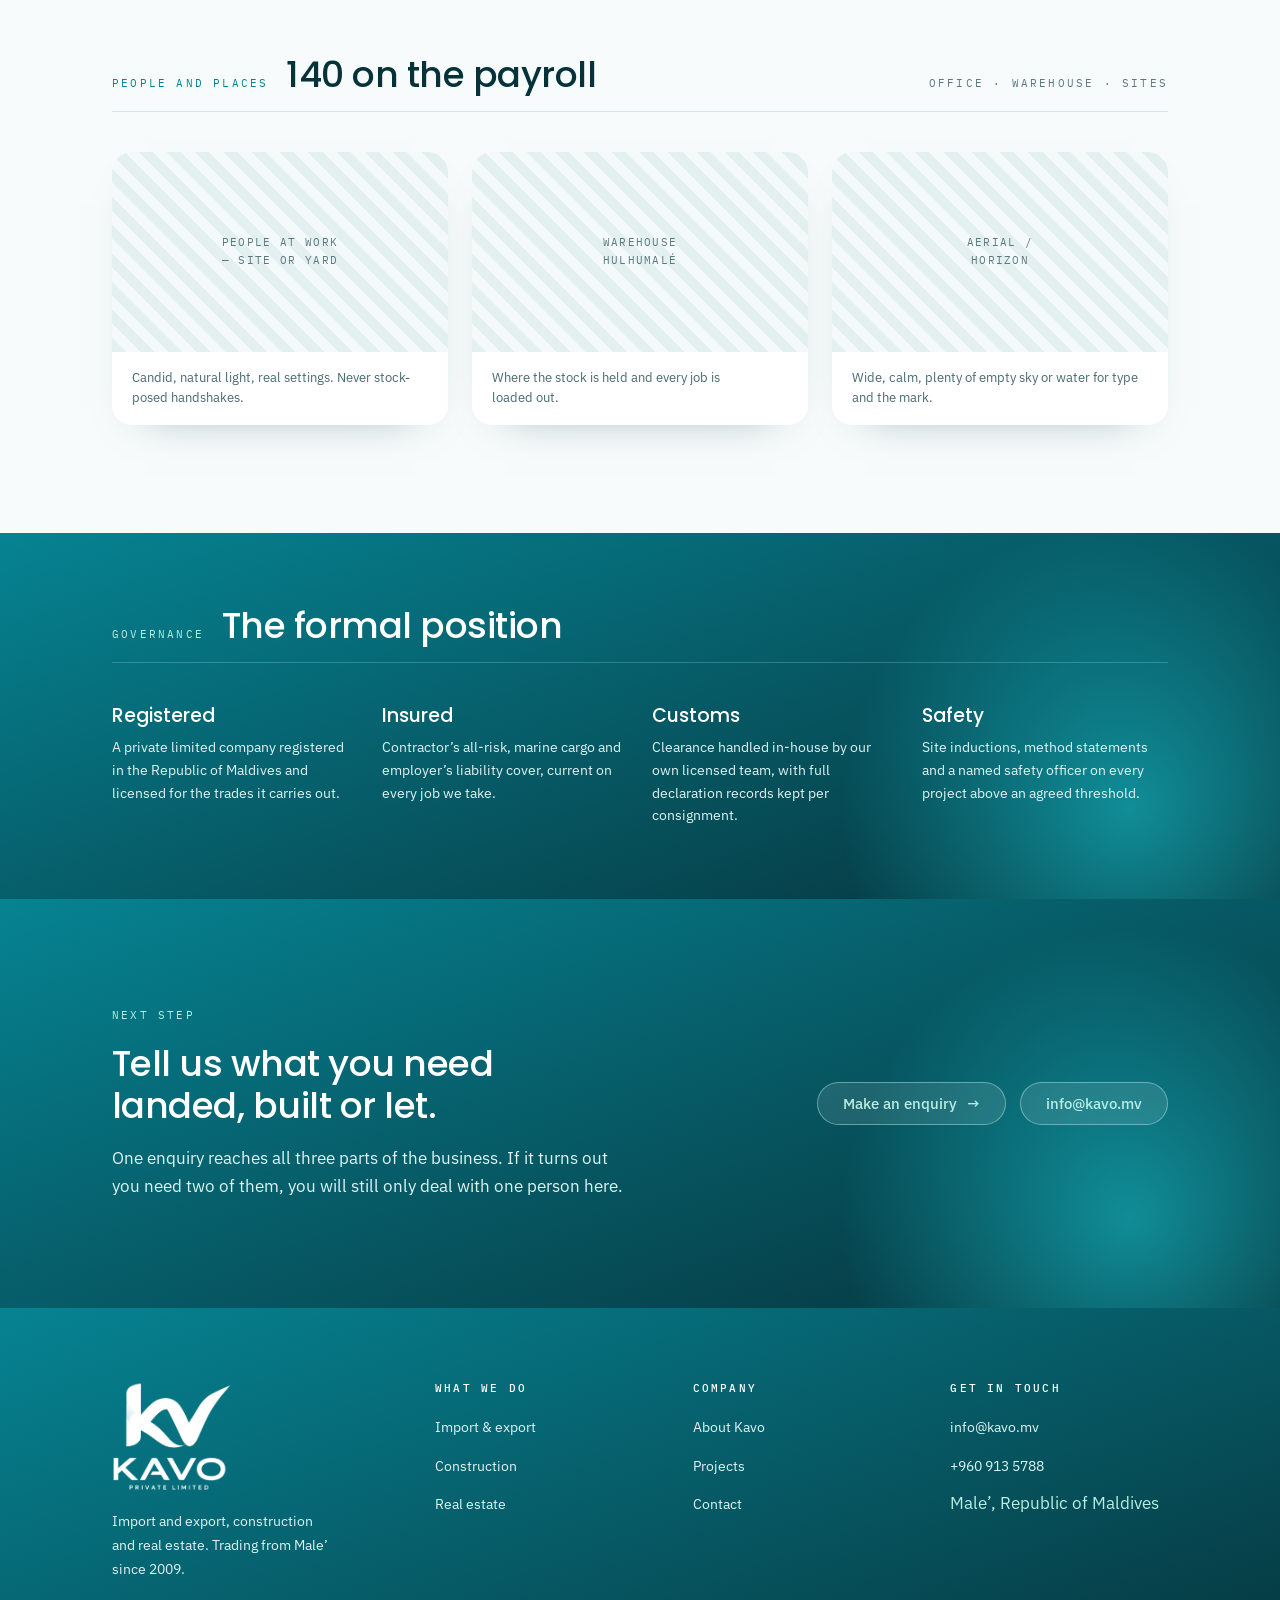
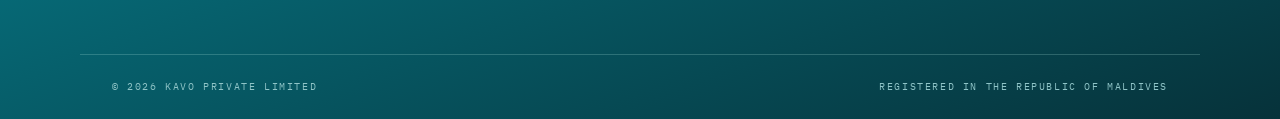
==== commit 424b7264: "Use the real contact number Replaces the brand kit's +960 000 0000 placeholder with +960 913 5788 ac" ====
--- a/about.html
+++ b/about.html
@@ -173,7 +173,7 @@
       <h4>Get in touch</h4>
       <ul>
         <li><a href="mailto:info@kavo.mv">info@kavo.mv</a></li>
-        <li><a href="tel:+9600000000">+960 000 0000</a></li>
+        <li><a href="tel:+9609135788">+960 913 5788</a></li>
         <li>Male&rsquo;, Republic of Maldives</li>
       </ul>
     </div>
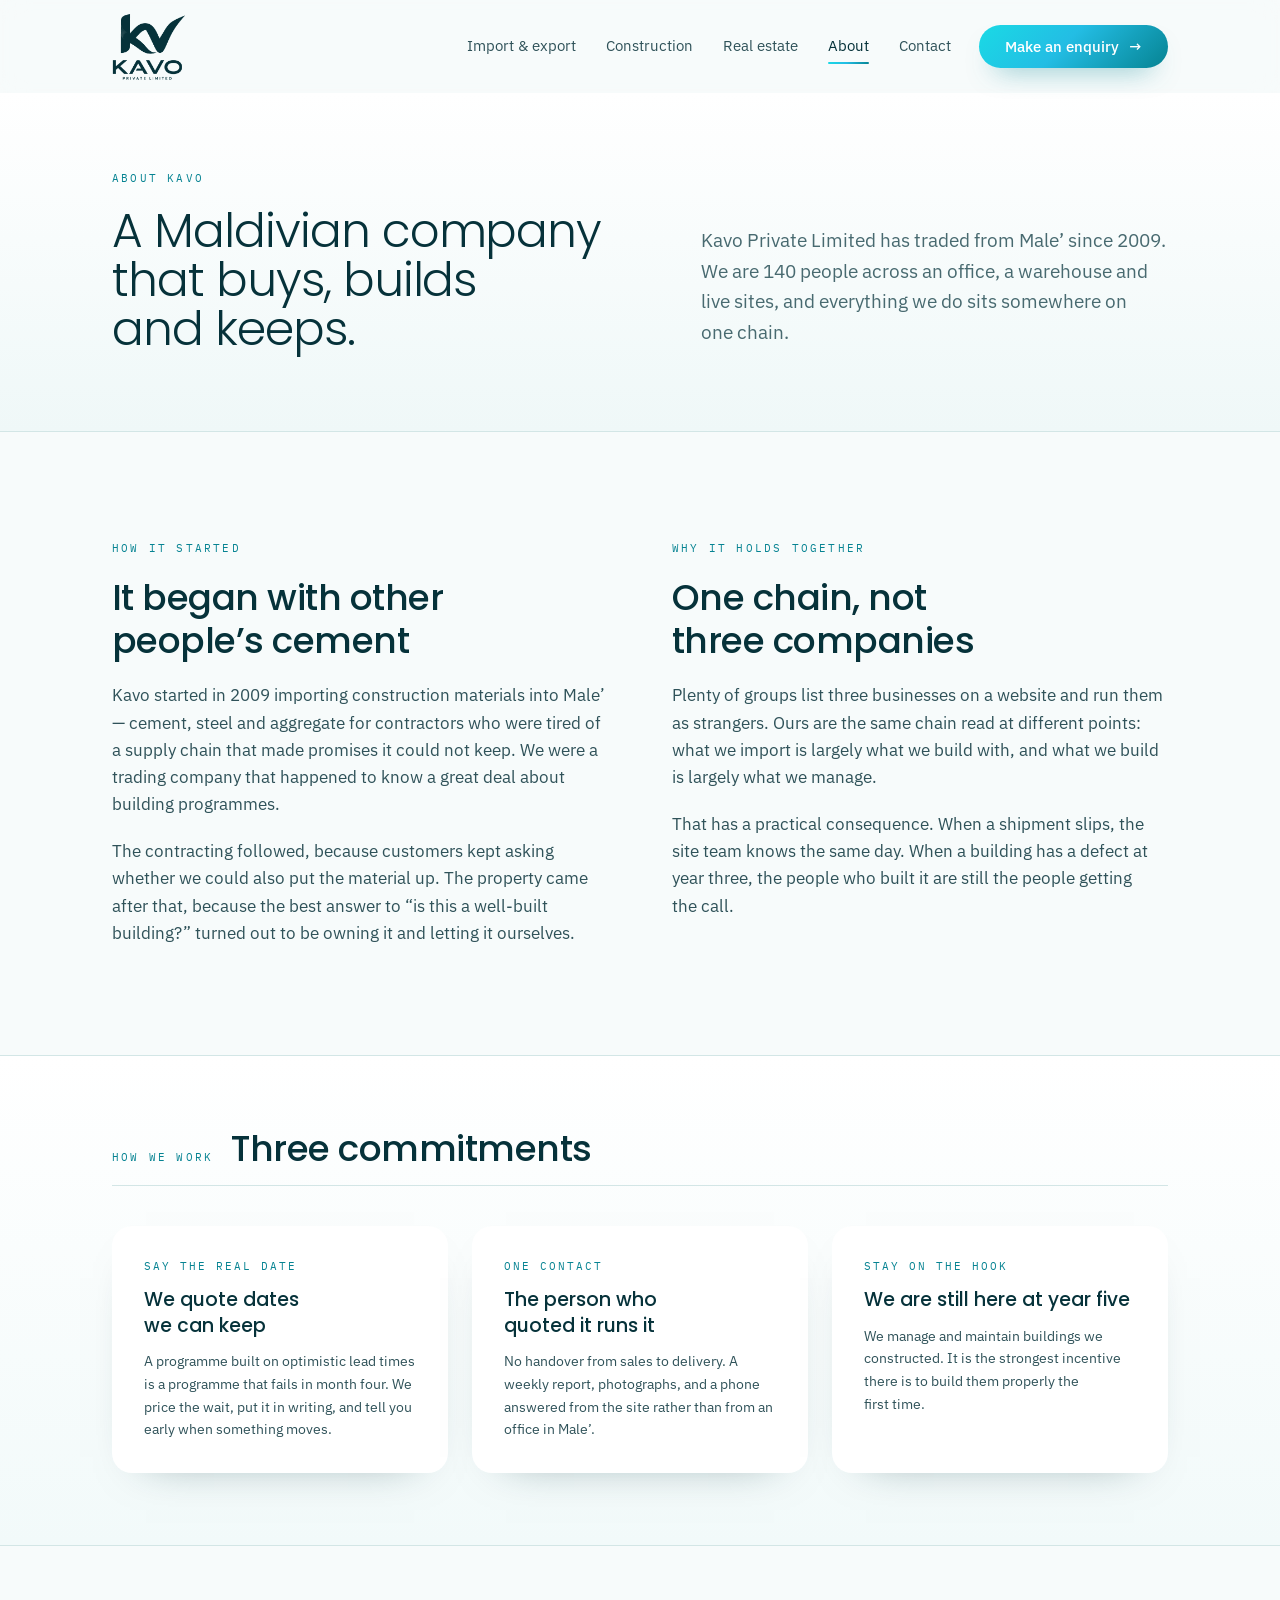
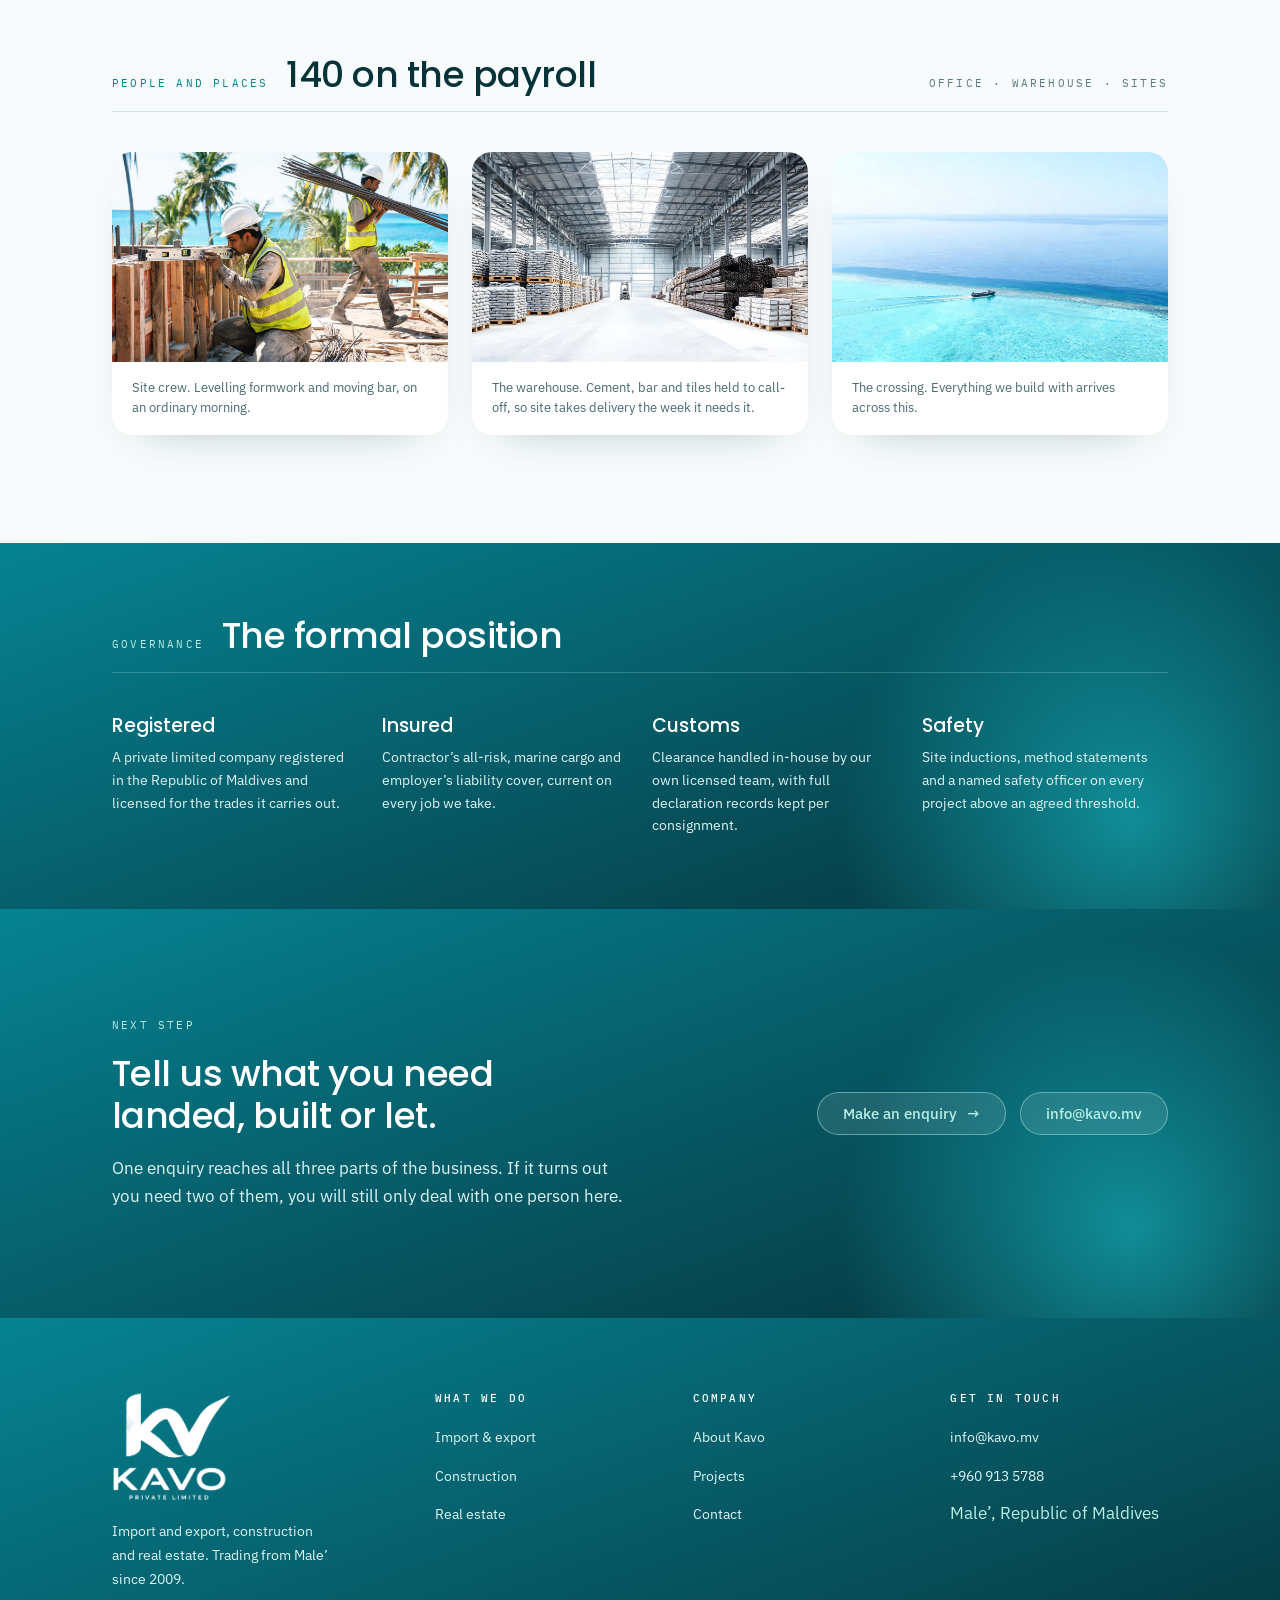
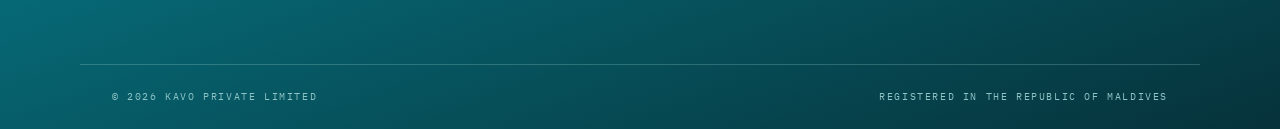
==== commit c4ca322f: "Add photography to the construction and about pages Six images generated with Artlist AI to the bran" ====
--- a/about.html
+++ b/about.html
@@ -102,18 +102,18 @@
       <p class="label label--muted">Office &middot; warehouse &middot; sites</p>
     </div>
     <div class="grid grid--3">
-      <div class="photoslot rise">
-        <div class="photoslot__img">People at work<br>&mdash; site or yard</div>
-        <p class="photoslot__cap">Candid, natural light, real settings. Never stock-posed handshakes.</p>
-      </div>
-      <div class="photoslot rise">
-        <div class="photoslot__img">Warehouse<br>Hulhumal&eacute;</div>
-        <p class="photoslot__cap">Where the stock is held and every job is loaded out.</p>
-      </div>
-      <div class="photoslot rise">
-        <div class="photoslot__img">Aerial /<br>horizon</div>
-        <p class="photoslot__cap">Wide, calm, plenty of empty sky or water for type and the mark.</p>
-      </div>
+      <figure class="photoslot rise" style="margin:0">
+        <img class="photoslot__img" src="assets/photos/people-at-work.jpg" alt="Two construction workers mid-task, one levelling formwork and one carrying reinforcement bar" width="1400" height="787" loading="lazy" decoding="async">
+        <figcaption class="photoslot__cap">Site crew. Levelling formwork and moving bar, on an ordinary morning.</figcaption>
+      </figure>
+      <figure class="photoslot rise" style="margin:0">
+        <img class="photoslot__img" src="assets/photos/warehouse.jpg" alt="A building-materials warehouse with palletised cement, stacked reinforcement bar and tiles" width="1400" height="787" loading="lazy" decoding="async">
+        <figcaption class="photoslot__cap">The warehouse. Cement, bar and tiles held to call-off, so site takes delivery the week it needs it.</figcaption>
+      </figure>
+      <figure class="photoslot rise" style="margin:0">
+        <img class="photoslot__img" src="assets/photos/aerial-lagoon.jpg" alt="A small cargo boat crossing a calm turquoise lagoon seen from above" width="1400" height="787" loading="lazy" decoding="async">
+        <figcaption class="photoslot__cap">The crossing. Everything we build with arrives across this.</figcaption>
+      </figure>
     </div>
   </div>
 </section>
--- a/css/kavo.css
+++ b/css/kavo.css
@@ -556,7 +556,7 @@
   color: var(--abyss);
 }
 
-/* Photography slots — brand kit reserves these for real photography */
+/* Photography */
 .photoslot {
   border-radius: var(--r);
   overflow: hidden;
@@ -564,7 +564,14 @@
   box-shadow: var(--shadow);
 }
 .photoslot__img {
-  height: 200px;
+  display: block;
+  width: 100%;
+  height: 210px;
+  object-fit: cover;
+  background: linear-gradient(160deg, #EEF6F6, #E4EFEF);
+}
+/* An empty slot, until real photography replaces it */
+.photoslot__img--empty {
   background: repeating-linear-gradient(45deg, #E4EFEF 0 10px, #F4FAFA 10px 20px);
   display: flex;
   align-items: center;
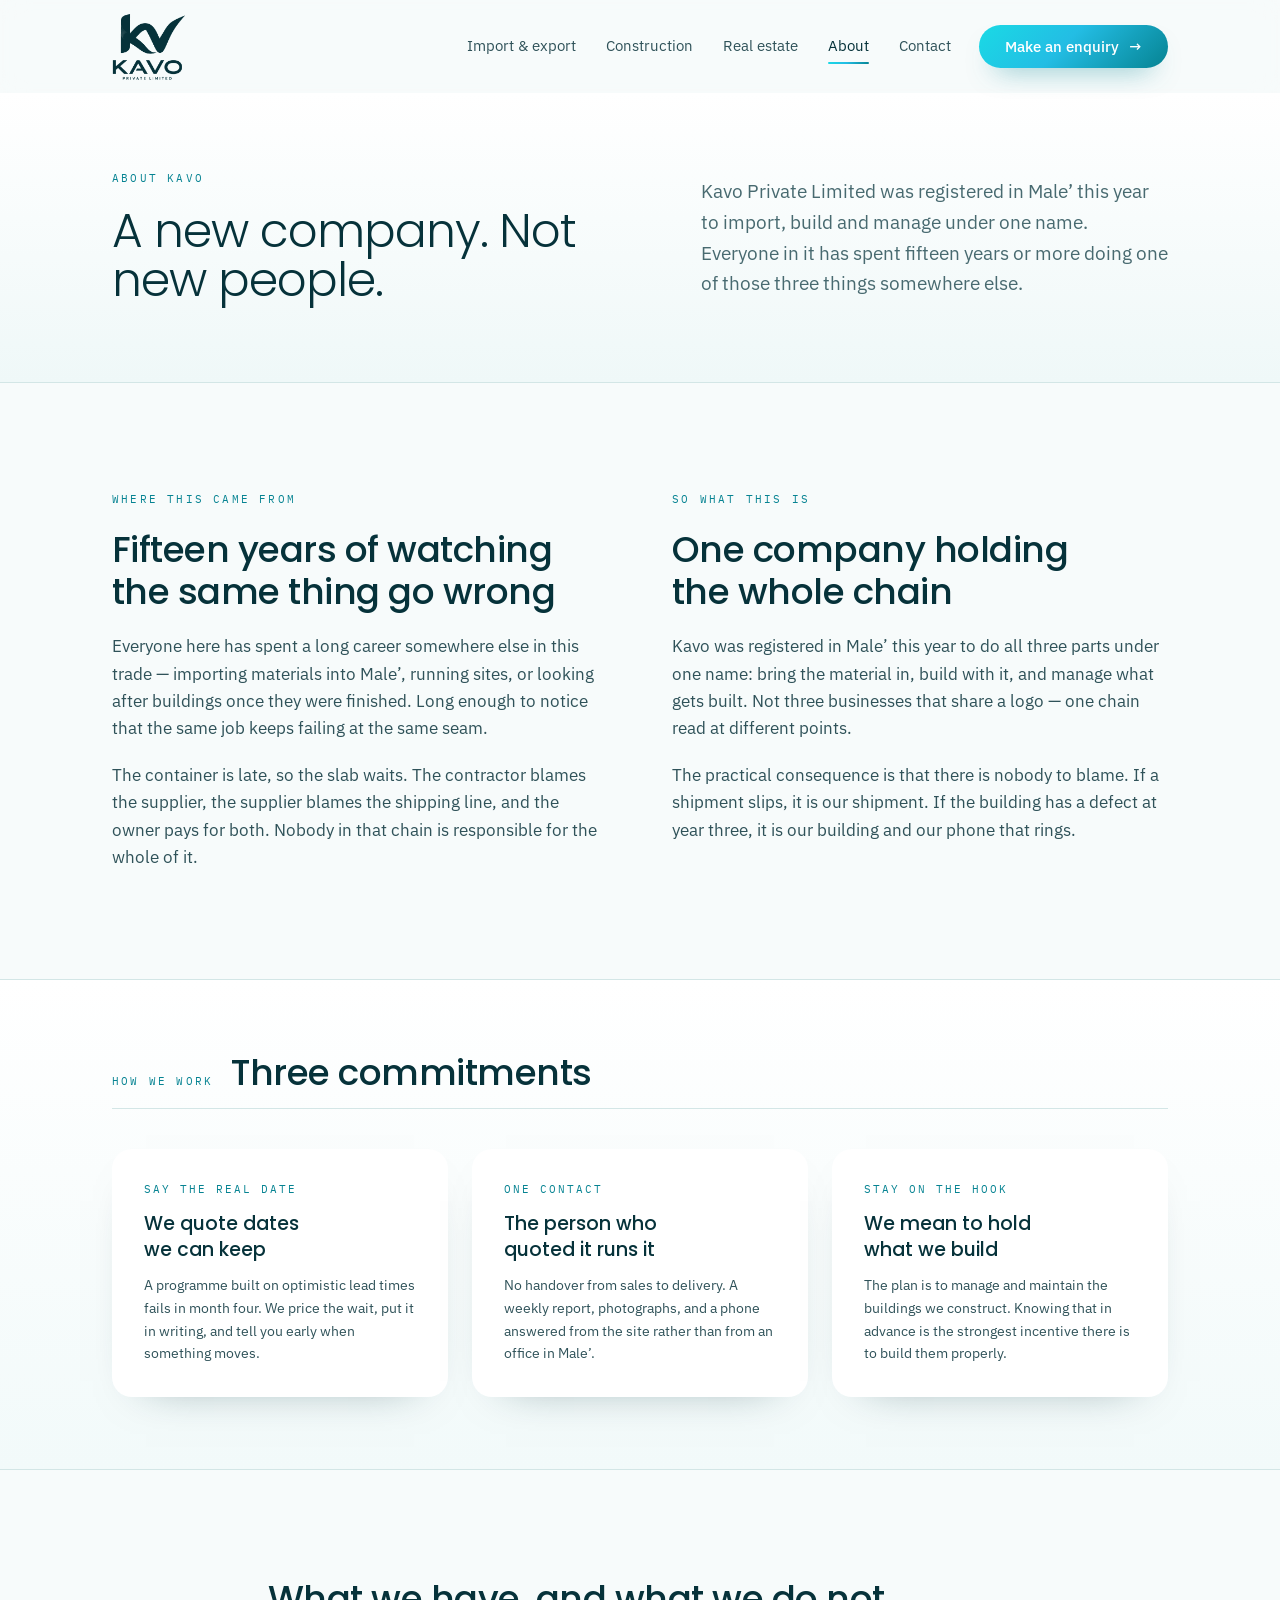
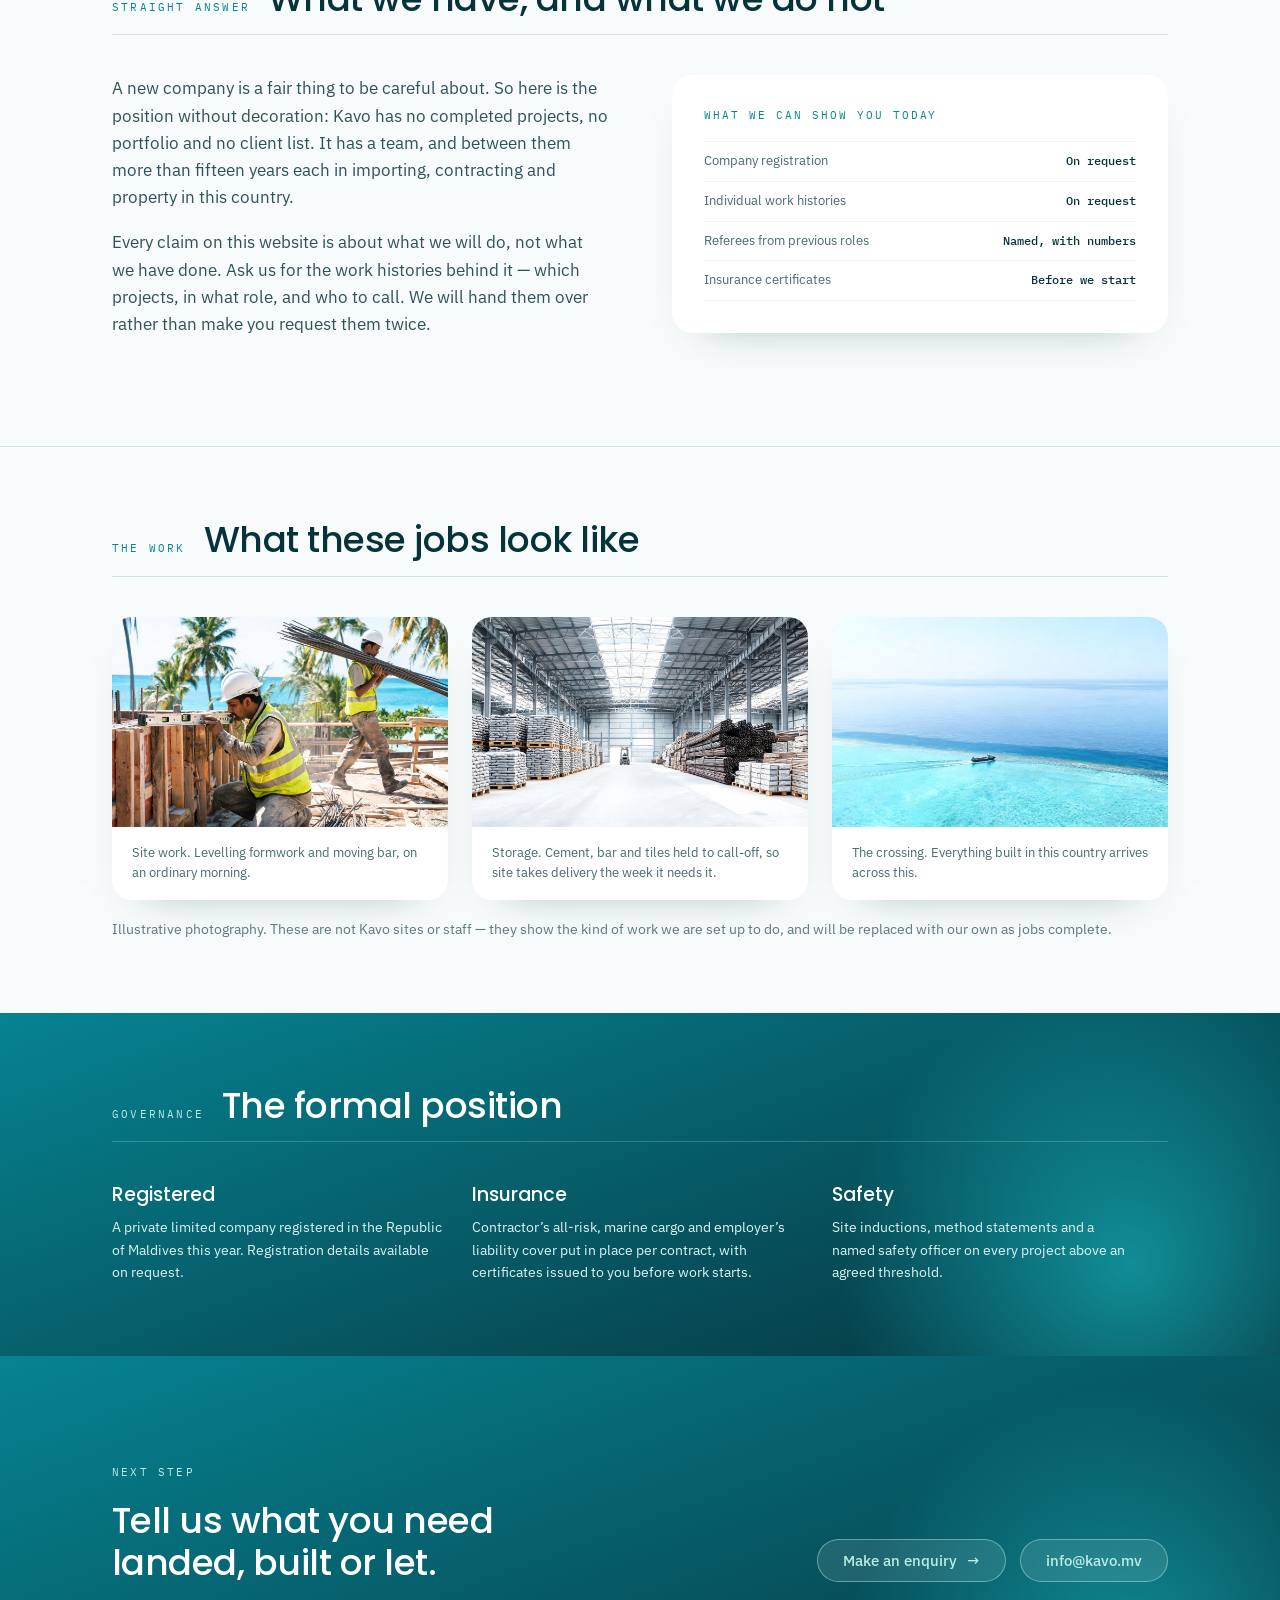
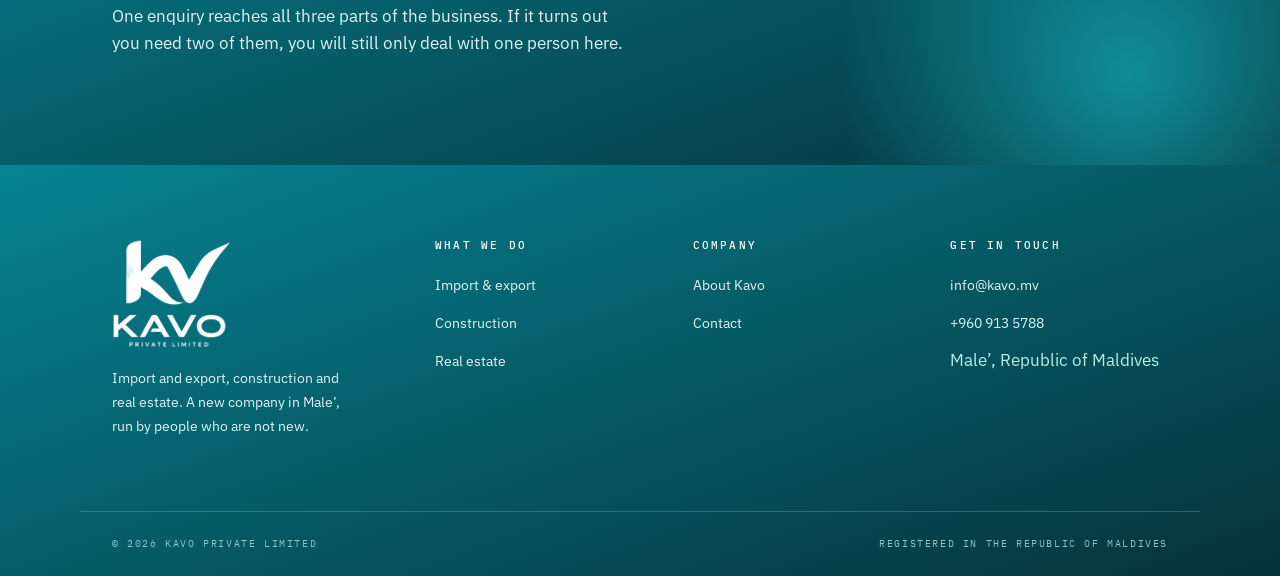
==== commit 86e4c0b5: "Rewrite copy for a newly registered company Kavo was registered this month and has no completed proj" ====
--- a/about.html
+++ b/about.html
@@ -14,7 +14,7 @@
 
 <noscript><style>.rise{opacity:1!important;transform:none!important}.step::before{width:100%!important}</style></noscript>
 <title>About &mdash; Kavo Private Limited</title>
-<meta name="description" content="Kavo Private Limited: a Maldivian import, construction and real estate company trading from Male&#39; since 2009.">
+<meta name="description" content="Kavo Private Limited was registered in Male&#39;, Republic of Maldives this year to import, build and manage property under one name.">
 </head>
 <body>
 <a class="skiplink" href="#main">Skip to content</a>
@@ -43,9 +43,9 @@
   <div class="wrap phero__in">
     <div class="phero__copy">
       <p class="label">About Kavo</p>
-      <h1 class="display">A Maldivian company that buys, builds and keeps.</h1>
-    </div>
-    <p class="lede">Kavo Private Limited has traded from Male&rsquo; since 2009. We are 140 people across an office, a warehouse and live sites, and everything we do sits somewhere on one chain.</p>
+      <h1 class="display">A new company. Not new people.</h1>
+    </div>
+    <p class="lede">Kavo Private Limited was registered in Male&rsquo; this year to import, build and manage under one name. Everyone in it has spent fifteen years or more doing one of those three things somewhere else.</p>
   </div>
 </section>
 
@@ -53,16 +53,16 @@
   <div class="wrap">
     <div class="grid grid--2" style="gap:clamp(32px,5vw,72px);align-items:start">
       <div style="display:flex;flex-direction:column;gap:20px">
-        <p class="label">How it started</p>
-        <h2 class="h2">It began with other people&rsquo;s cement</h2>
-        <p>Kavo started in 2009 importing construction materials into Male&rsquo; &mdash; cement, steel and aggregate for contractors who were tired of a supply chain that made promises it could not keep. We were a trading company that happened to know a great deal about building programmes.</p>
-        <p>The contracting followed, because customers kept asking whether we could also put the material up. The property came after that, because the best answer to &ldquo;is this a well-built building?&rdquo; turned out to be owning it and letting it ourselves.</p>
+        <p class="label">Where this came from</p>
+        <h2 class="h2">Fifteen years of watching the same thing go wrong</h2>
+        <p>Everyone here has spent a long career somewhere else in this trade &mdash; importing materials into Male&rsquo;, running sites, or looking after buildings once they were finished. Long enough to notice that the same job keeps failing at the same seam.</p>
+        <p>The container is late, so the slab waits. The contractor blames the supplier, the supplier blames the shipping line, and the owner pays for both. Nobody in that chain is responsible for the whole of it.</p>
       </div>
       <div style="display:flex;flex-direction:column;gap:20px">
-        <p class="label">Why it holds together</p>
-        <h2 class="h2">One chain, not three companies</h2>
-        <p>Plenty of groups list three businesses on a website and run them as strangers. Ours are the same chain read at different points: what we import is largely what we build with, and what we build is largely what we manage.</p>
-        <p>That has a practical consequence. When a shipment slips, the site team knows the same day. When a building has a defect at year three, the people who built it are still the people getting the call.</p>
+        <p class="label">So what this is</p>
+        <h2 class="h2">One company holding the whole chain</h2>
+        <p>Kavo was registered in Male&rsquo; this year to do all three parts under one name: bring the material in, build with it, and manage what gets built. Not three businesses that share a logo &mdash; one chain read at different points.</p>
+        <p>The practical consequence is that there is nobody to blame. If a shipment slips, it is our shipment. If the building has a defect at year three, it is our building and our phone that rings.</p>
       </div>
     </div>
   </div>
@@ -78,7 +78,7 @@
       <div class="card rise">
         <p class="card__k">Say the real date</p>
         <h3 class="h3">We quote dates we can keep</h3>
-        <p class="small">A programme built on optimistic lead times is a programme that fails in month four. We price the wait, put it in writing, and tell you early when something moves.</p>
+        <p class="small">A programme built on optimistic lead times fails in month four. We price the wait, put it in writing, and tell you early when something moves.</p>
       </div>
       <div class="card rise">
         <p class="card__k">One contact</p>
@@ -87,8 +87,8 @@
       </div>
       <div class="card rise">
         <p class="card__k">Stay on the hook</p>
-        <h3 class="h3">We are still here at year five</h3>
-        <p class="small">We manage and maintain buildings we constructed. It is the strongest incentive there is to build them properly the first time.</p>
+        <h3 class="h3">We mean to hold what we build</h3>
+        <p class="small">The plan is to manage and maintain the buildings we construct. Knowing that in advance is the strongest incentive there is to build them properly.</p>
       </div>
     </div>
   </div>
@@ -97,24 +97,48 @@
 <section class="band">
   <div class="wrap">
     <div class="sechead">
-      <p class="label">People and places</p>
-      <h2 class="h2">140 on the payroll</h2>
-      <p class="label label--muted">Office &middot; warehouse &middot; sites</p>
+      <p class="label">Straight answer</p>
+      <h2 class="h2">What we have, and what we do not</h2>
+    </div>
+    <div class="grid grid--2" style="gap:clamp(32px,5vw,64px);align-items:start">
+      <div style="display:flex;flex-direction:column;gap:18px">
+        <p>A new company is a fair thing to be careful about. So here is the position without decoration: Kavo has no completed projects, no portfolio and no client list. It has a team, and between them more than fifteen years each in importing, contracting and property in this country.</p>
+        <p>Every claim on this website is about what we will do, not what we have done. Ask us for the work histories behind it &mdash; which projects, in what role, and who to call. We will hand them over rather than make you request them twice.</p>
+      </div>
+      <div class="card rise">
+        <p class="card__k">What we can show you today</p>
+        <ul class="plate__spec" style="margin-top:4px">
+          <li><span>Company registration</span><b>On request</b></li>
+          <li><span>Individual work histories</span><b>On request</b></li>
+          <li><span>Referees from previous roles</span><b>Named, with numbers</b></li>
+          <li><span>Insurance certificates</span><b>Before we start</b></li>
+        </ul>
+      </div>
+    </div>
+  </div>
+</section>
+
+<section class="band band--tight" style="border-top:1px solid var(--line)">
+  <div class="wrap">
+    <div class="sechead">
+      <p class="label">The work</p>
+      <h2 class="h2">What these jobs look like</h2>
     </div>
     <div class="grid grid--3">
       <figure class="photoslot rise" style="margin:0">
         <img class="photoslot__img" src="assets/photos/people-at-work.jpg" alt="Two construction workers mid-task, one levelling formwork and one carrying reinforcement bar" width="1400" height="787" loading="lazy" decoding="async">
-        <figcaption class="photoslot__cap">Site crew. Levelling formwork and moving bar, on an ordinary morning.</figcaption>
+        <figcaption class="photoslot__cap">Site work. Levelling formwork and moving bar, on an ordinary morning.</figcaption>
       </figure>
       <figure class="photoslot rise" style="margin:0">
         <img class="photoslot__img" src="assets/photos/warehouse.jpg" alt="A building-materials warehouse with palletised cement, stacked reinforcement bar and tiles" width="1400" height="787" loading="lazy" decoding="async">
-        <figcaption class="photoslot__cap">The warehouse. Cement, bar and tiles held to call-off, so site takes delivery the week it needs it.</figcaption>
+        <figcaption class="photoslot__cap">Storage. Cement, bar and tiles held to call-off, so site takes delivery the week it needs it.</figcaption>
       </figure>
       <figure class="photoslot rise" style="margin:0">
         <img class="photoslot__img" src="assets/photos/aerial-lagoon.jpg" alt="A small cargo boat crossing a calm turquoise lagoon seen from above" width="1400" height="787" loading="lazy" decoding="async">
-        <figcaption class="photoslot__cap">The crossing. Everything we build with arrives across this.</figcaption>
+        <figcaption class="photoslot__cap">The crossing. Everything built in this country arrives across this.</figcaption>
       </figure>
     </div>
+    <p class="small" style="margin-top:18px;color:var(--slate)">Illustrative photography. These are not Kavo sites or staff &mdash; they show the kind of work we are set up to do, and will be replaced with our own as jobs complete.</p>
   </div>
 </section>
 
@@ -124,10 +148,9 @@
       <p class="label label--onDark">Governance</p>
       <h2 class="h2">The formal position</h2>
     </div>
-    <div class="grid grid--4">
-      <div><h3 class="h3" style="margin-bottom:8px">Registered</h3><p class="small">A private limited company registered in the Republic of Maldives and licensed for the trades it carries out.</p></div>
-      <div><h3 class="h3" style="margin-bottom:8px">Insured</h3><p class="small">Contractor&rsquo;s all-risk, marine cargo and employer&rsquo;s liability cover, current on every job we take.</p></div>
-      <div><h3 class="h3" style="margin-bottom:8px">Customs</h3><p class="small">Clearance handled in-house by our own licensed team, with full declaration records kept per consignment.</p></div>
+    <div class="grid grid--3">
+      <div><h3 class="h3" style="margin-bottom:8px">Registered</h3><p class="small">A private limited company registered in the Republic of Maldives this year. Registration details available on request.</p></div>
+      <div><h3 class="h3" style="margin-bottom:8px">Insurance</h3><p class="small">Contractor&rsquo;s all-risk, marine cargo and employer&rsquo;s liability cover put in place per contract, with certificates issued to you before work starts.</p></div>
       <div><h3 class="h3" style="margin-bottom:8px">Safety</h3><p class="small">Site inductions, method statements and a named safety officer on every project above an agreed threshold.</p></div>
     </div>
   </div>
@@ -151,7 +174,7 @@
   <div class="wrap ftr__top">
     <div class="ftr__brand">
       <img src="assets/kavo-lockup-white.png" alt="Kavo Private Limited" width="1048" height="982">
-      <p>Import and export, construction and real estate. Trading from Male&rsquo; since 2009.</p>
+      <p>Import and export, construction and real estate. A new company in Male&rsquo;, run by people who are not new.</p>
     </div>
     <div>
       <h4>What we do</h4>
@@ -165,8 +188,7 @@
       <h4>Company</h4>
       <ul>
         <li><a href="about.html">About Kavo</a></li>
-        <li><a href="construction.html#projects">Projects</a></li>
-        <li><a href="contact.html">Contact</a></li>
+                <li><a href="contact.html">Contact</a></li>
       </ul>
     </div>
     <div>
--- a/css/kavo.css
+++ b/css/kavo.css
@@ -337,7 +337,7 @@
 }
 .figs__grid {
   display: grid;
-  grid-template-columns: repeat(4, 1fr);
+  grid-template-columns: repeat(3, 1fr);
   gap: 1px;
   background: var(--line);
 }
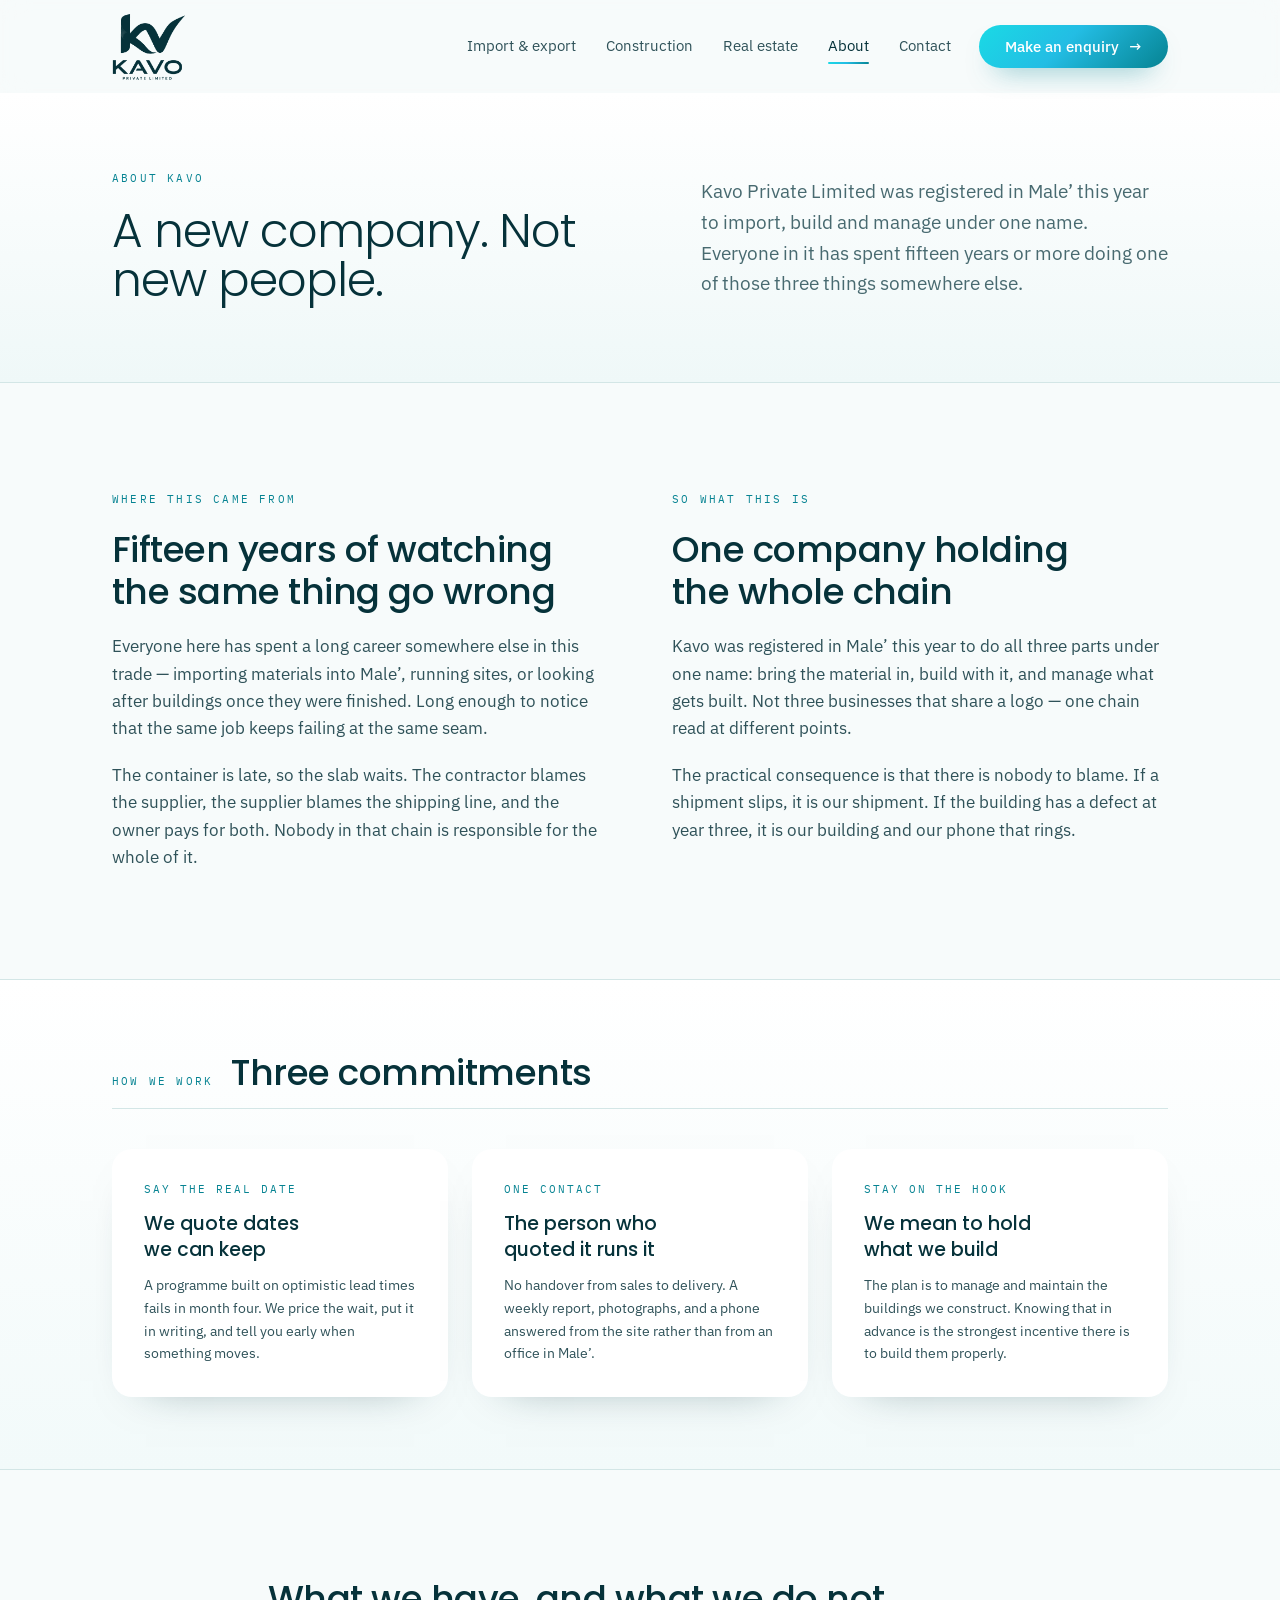
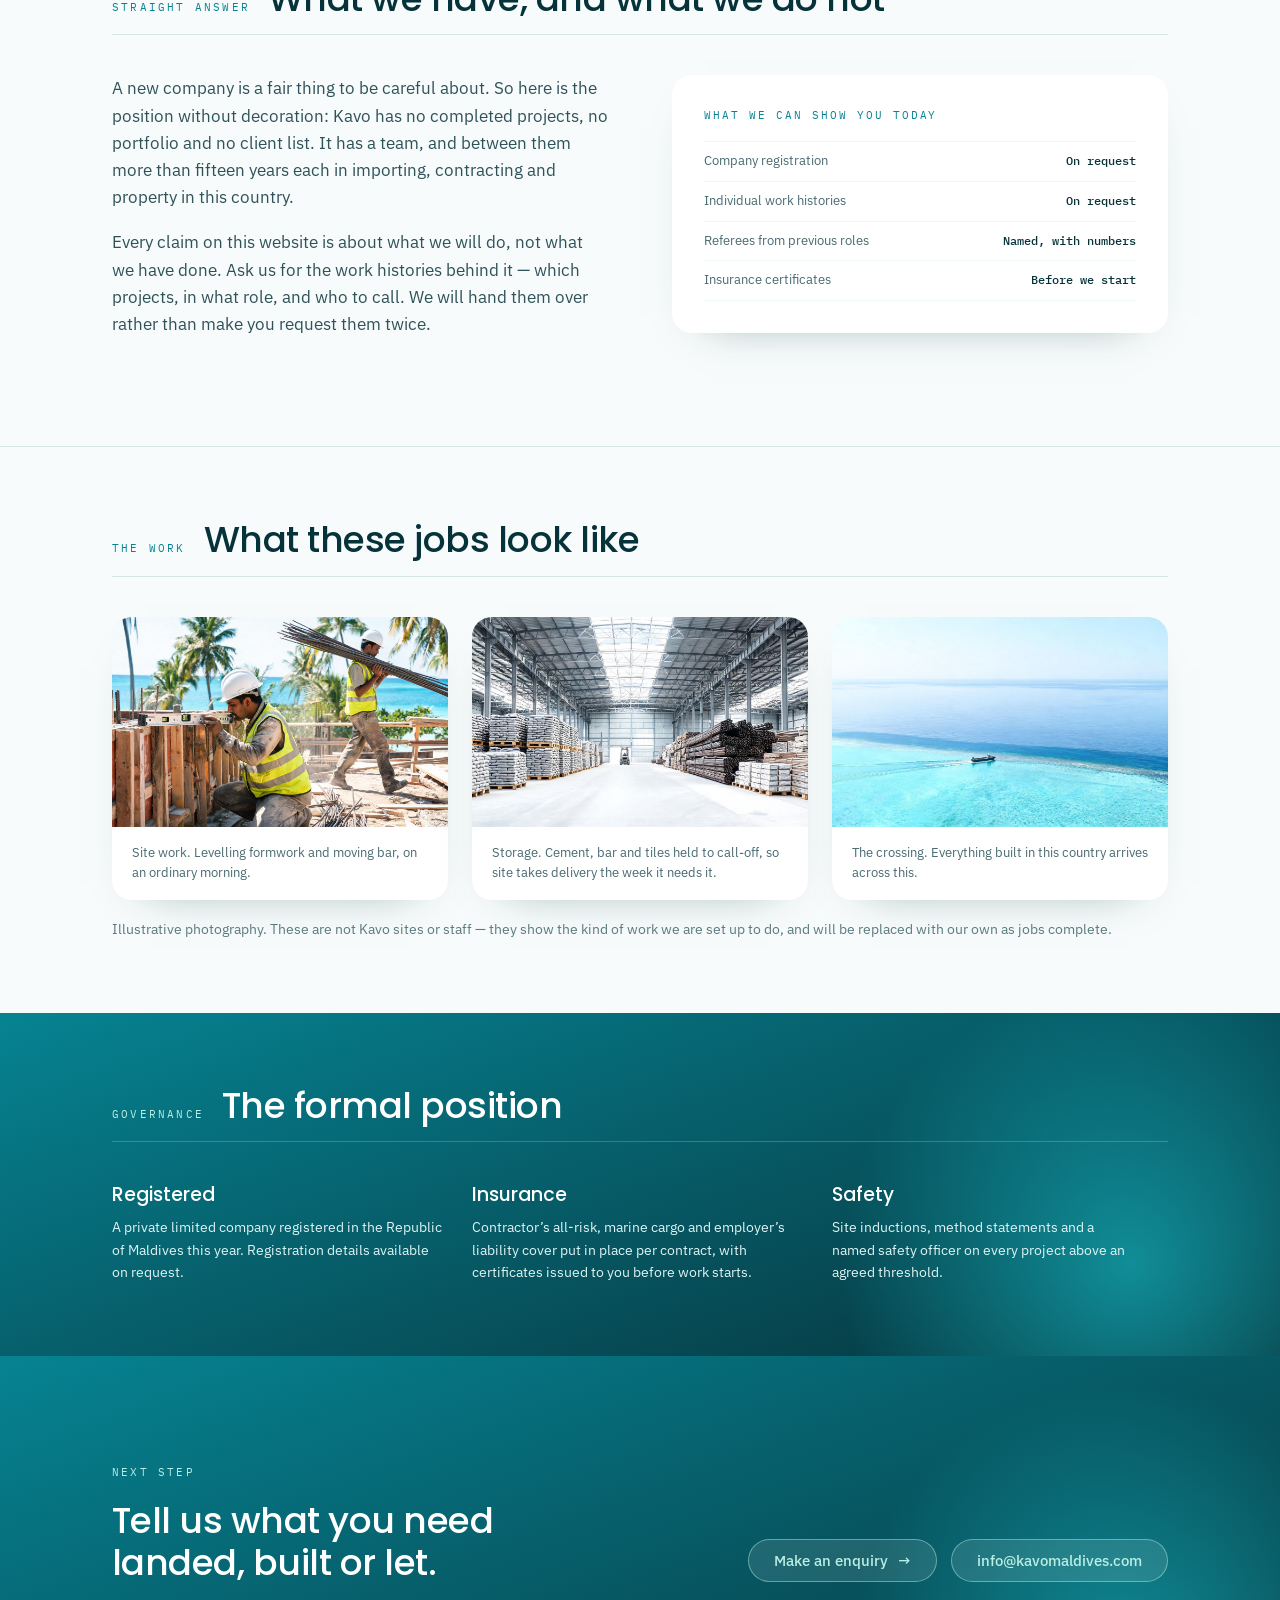
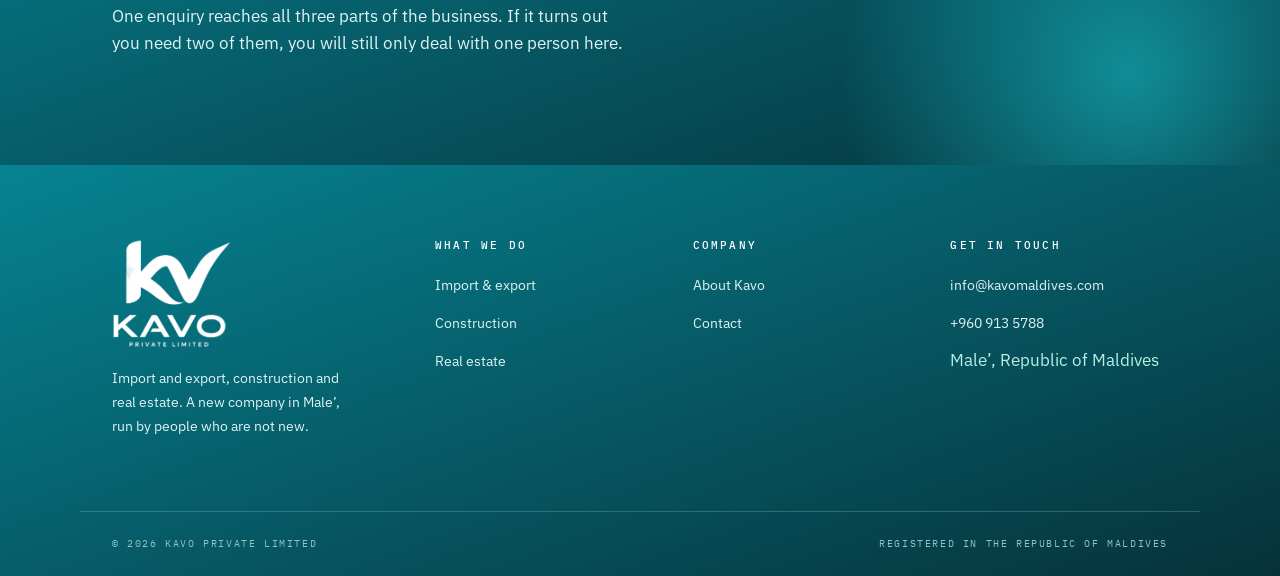
==== commit 7e91f2da: "Use the real email address info@kavo.mv becomes info@kavomaldives.com across all six pages, the enqu" ====
--- a/about.html
+++ b/about.html
@@ -165,7 +165,7 @@
     </div>
     <div style="display:flex;gap:14px;flex-wrap:wrap;position:relative;z-index:1">
       <a class="btn btn--onDark" href="contact.html">Make an enquiry <span class="arw" aria-hidden="true">&rarr;</span></a>
-      <a class="btn btn--onDark" href="mailto:info@kavo.mv">info@kavo.mv</a>
+      <a class="btn btn--onDark" href="mailto:info@kavomaldives.com">info@kavomaldives.com</a>
     </div>
   </div>
 </section>
@@ -194,7 +194,7 @@
     <div>
       <h4>Get in touch</h4>
       <ul>
-        <li><a href="mailto:info@kavo.mv">info@kavo.mv</a></li>
+        <li><a href="mailto:info@kavomaldives.com">info@kavomaldives.com</a></li>
         <li><a href="tel:+9609135788">+960 913 5788</a></li>
         <li>Male&rsquo;, Republic of Maldives</li>
       </ul>
